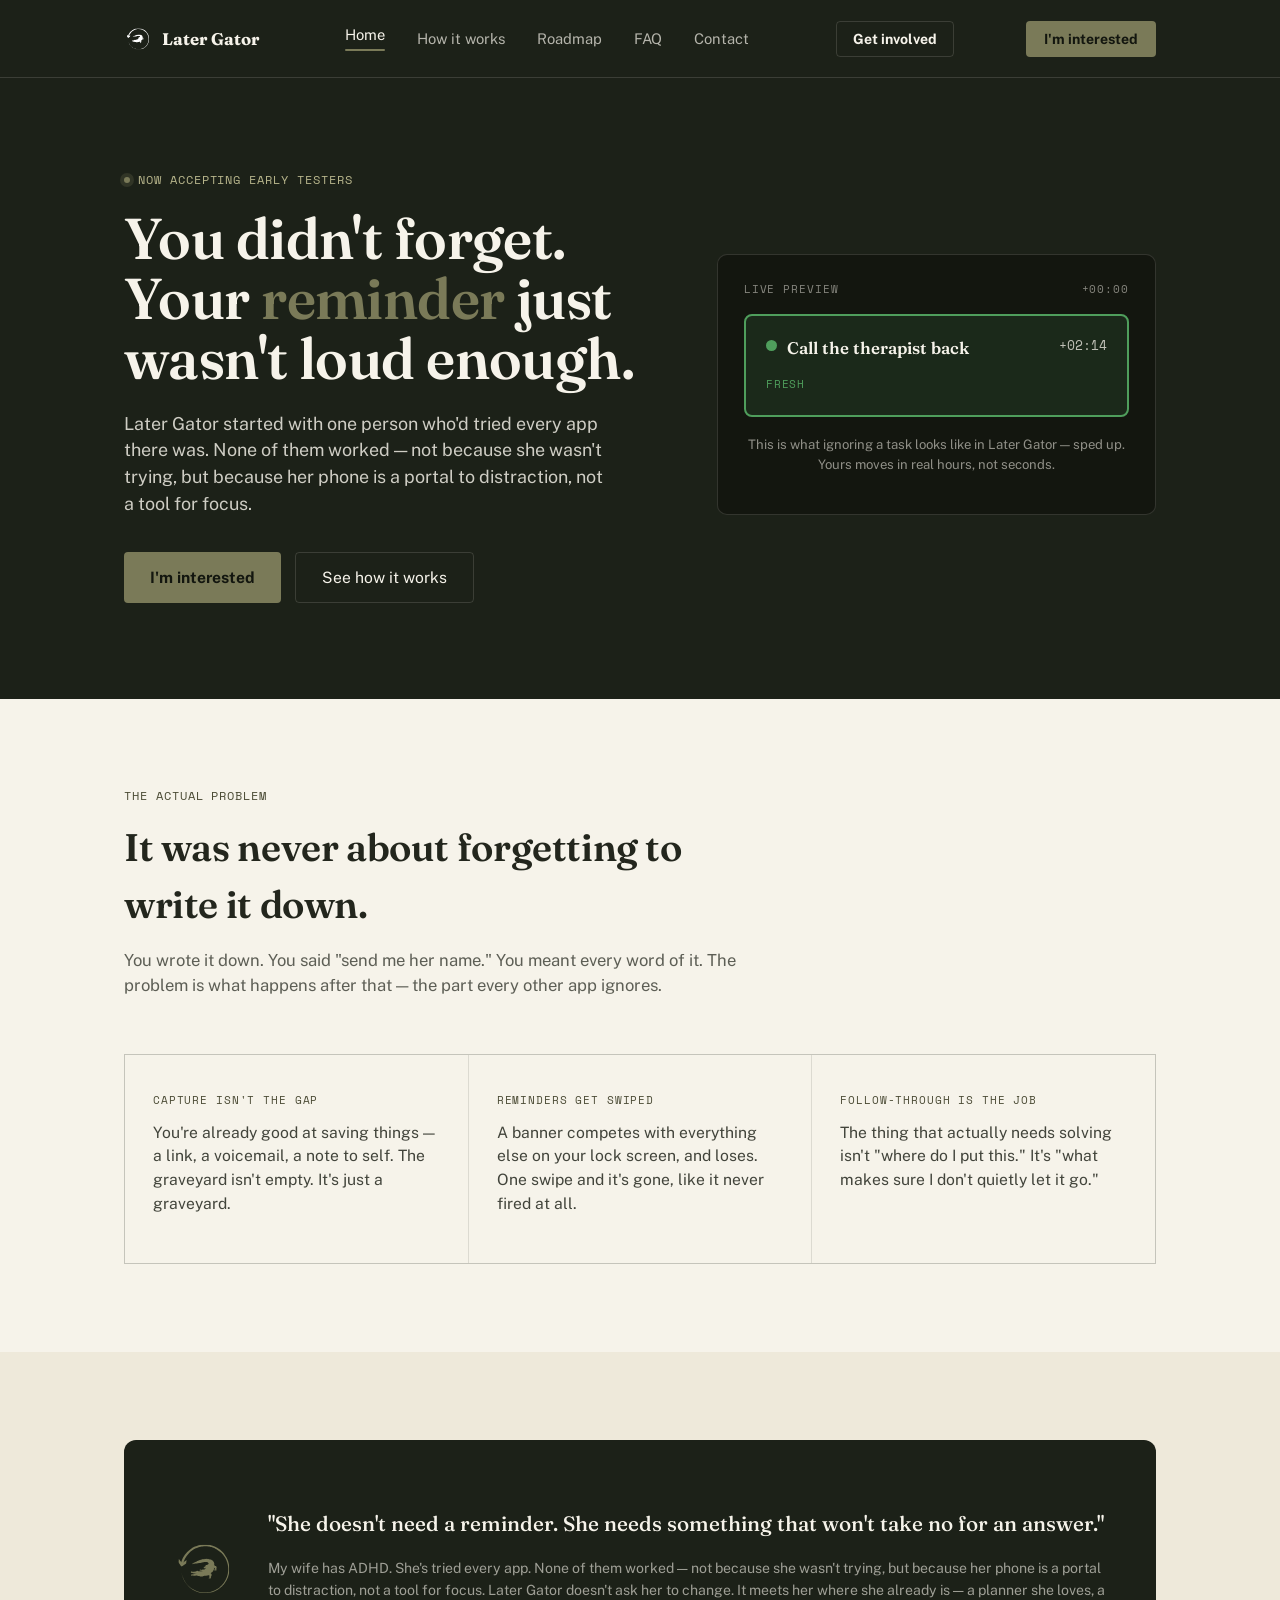
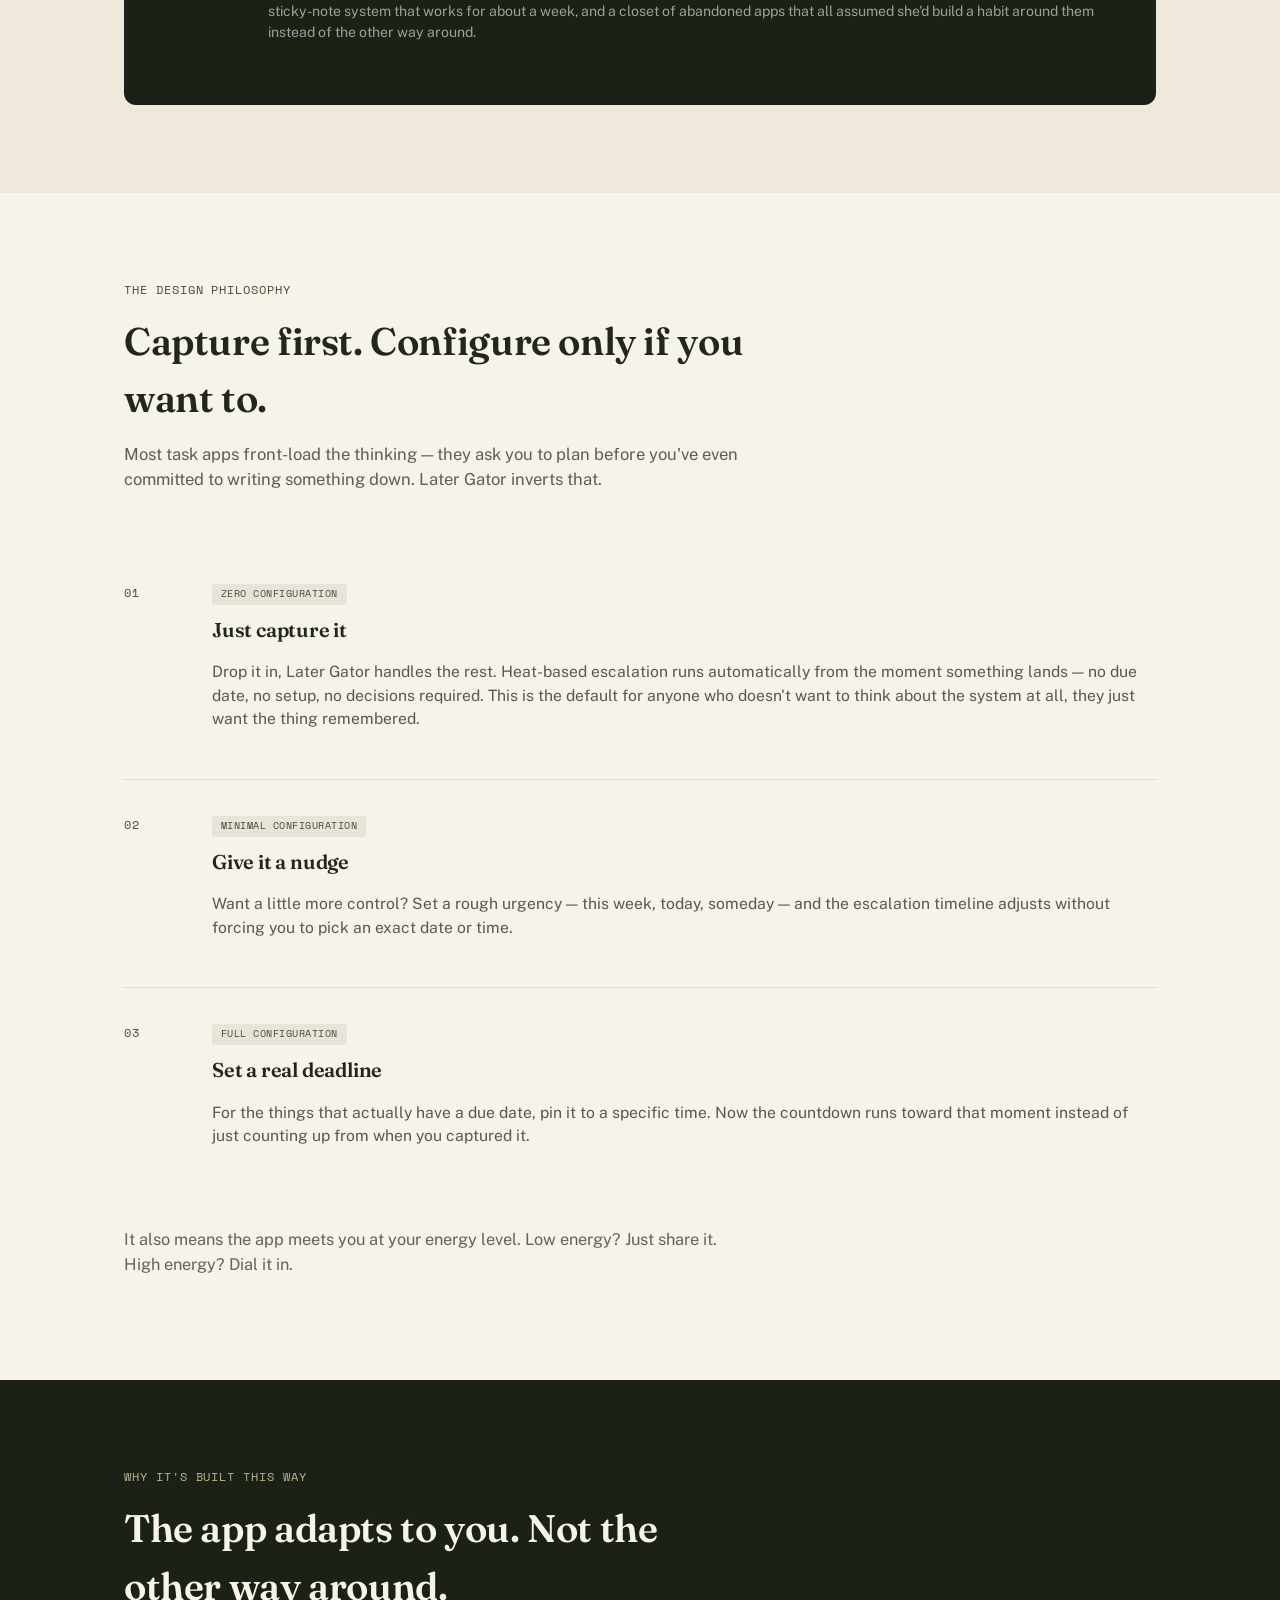
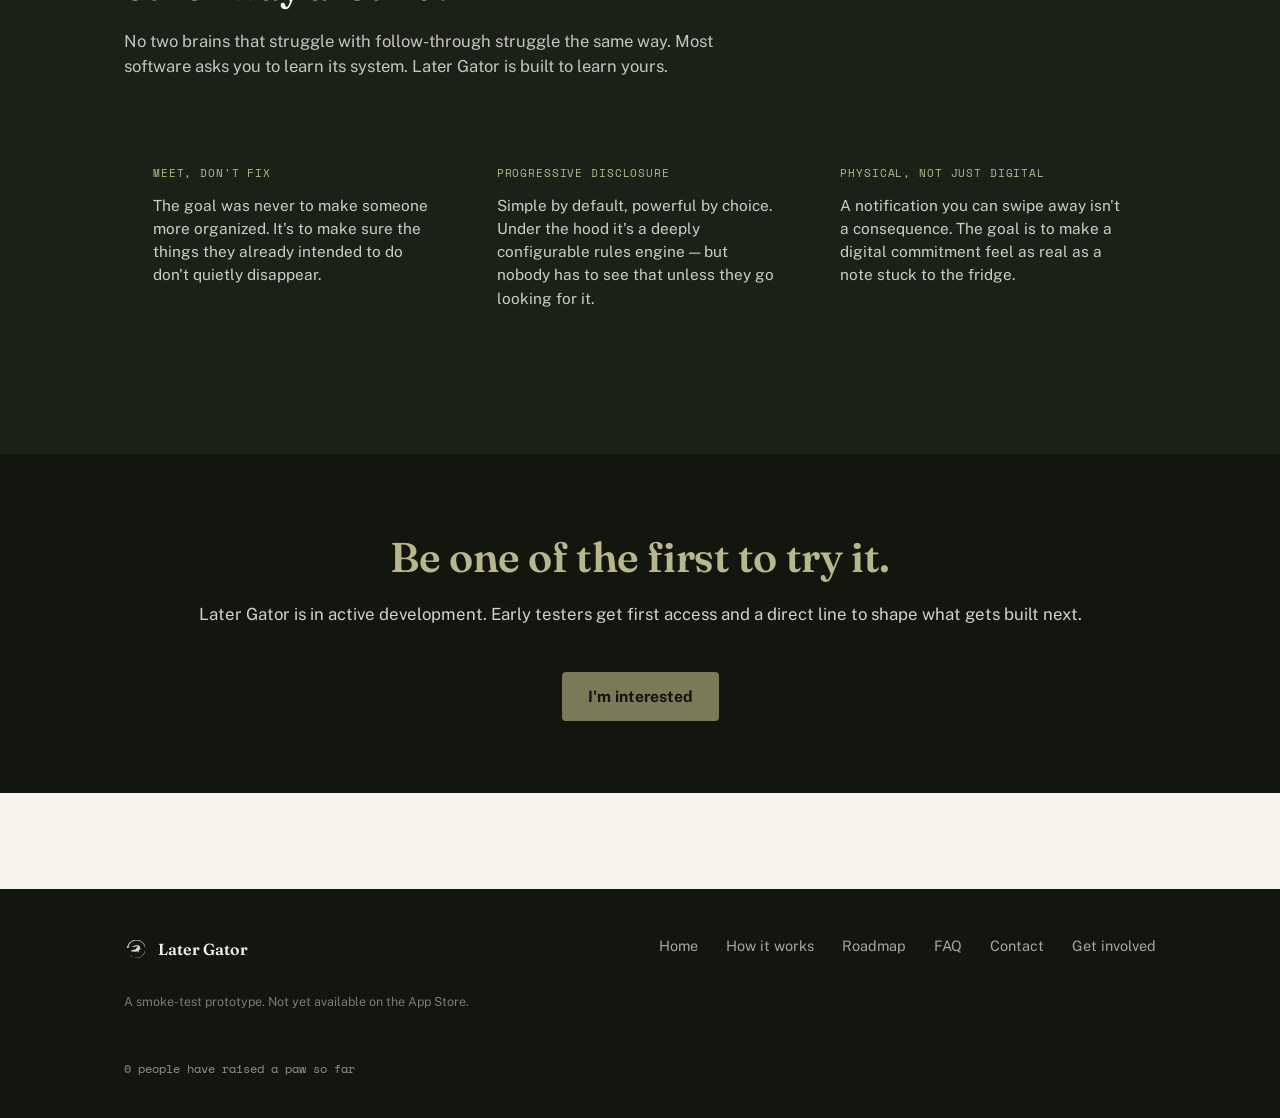
==== index.html @ 10224285 "Dev site" ====
<!DOCTYPE html>
<html lang="en">
<head>
<meta charset="UTF-8" />
<meta name="viewport" content="width=device-width, initial-scale=1.0" />
<title>Later Gator — It won't let you forget</title>
<script src="matomo.js"></script>
<link rel="preconnect" href="https://fonts.googleapis.com">
<link rel="preconnect" href="https://fonts.gstatic.com" crossorigin>
<link href="https://fonts.googleapis.com/css2?family=Fraunces:opsz,wght@9..144,400;9..144,500;9..144,600;9..144,700&family=Public+Sans:wght@400;500;600;700&family=Space+Mono:wght@400;700&display=swap" rel="stylesheet">
<link rel="stylesheet" href="styles.css">
</head>
<body>

<nav class="topnav" aria-label="Primary navigation">
  <div class="topnav-inner">
    <button class="brand" onclick="location.href='index.html'" aria-label="Later Gator home">
      <svg viewBox="0 0 375 375" data-gator-icon="white" aria-hidden="true"></svg>
      Later Gator
    </button>
    <ul class="navlinks desktop-only">
      <li><button onclick="location.href='index.html'" data-nav="home">Home</button></li>
      <li><button onclick="location.href='how.html'" data-nav="how">How it works</button></li>
      <li><button onclick="location.href='roadmap.html'" data-nav="roadmap">Roadmap</button></li>
      <li><button onclick="location.href='faq.html'" data-nav="faq">FAQ</button></li>
      <li><button onclick="location.href='contact.html'" data-nav="contact">Contact</button></li>
    </ul>
    <button class="nav-cta-secondary" onclick="window.open('https://opnform.com/forms/42d0b6ec-af07-47de-8e13-5fca2ed67805', '_blank')">Get involved</button>
    <button class="nav-cta" onclick="openInterest('Top nav')">I'm interested</button>
    <button class="mobile-toggle" onclick="toggleMobileMenu()" aria-expanded="false" aria-controls="mobileMenu" aria-label="Toggle menu">☰</button>
  </div>
  <div class="mobile-menu" id="mobileMenu">
    <button onclick="location.href='index.html'">Home</button>
    <button onclick="location.href='how.html'">How it works</button>
    <button onclick="location.href='roadmap.html'">Roadmap</button>
    <button onclick="location.href='faq.html'">FAQ</button>
    <button onclick="location.href='contact.html'">Contact</button>
    <button onclick="window.open('https://opnform.com/forms/42d0b6ec-af07-47de-8e13-5fca2ed67805', '_blank')">Get involved</button>
  </div>
</nav>

<!-- ================= HOME ================= -->
<div class="page active" id="page-home">

  <header class="hero">
    <div class="wrap hero-grid">
      <div>
        <span class="eyebrow mono">Now accepting early testers</span>
        <h1>You didn't forget.<br>Your <em>reminder</em> just wasn't loud enough.</h1>
        <p class="lede">Later Gator started with one person who'd tried every app there was. None of them worked &mdash; not because she wasn't trying, but because her phone is a portal to distraction, not a tool for focus.</p>
        <div class="hero-actions">
          <button class="btn-primary" onclick="openInterest('Hero primary')">I'm interested</button>
          <button class="btn-ghost" onclick="location.href='how.html'">See how it works</button>
        </div>
      </div>
      <div class="heat-demo-wrap">
        <div class="heat-demo-label">
          <span class="mono">Live preview</span>
          <span class="mono" id="demoClock">+00:00</span>
        </div>
        <div class="demo-card" id="demoCard">
          <div class="demo-card-top">
            <div style="display:flex; gap:10px; align-items:flex-start;">
              <span class="demo-dot" id="demoDot"></span>
              <span class="demo-title" id="demoTitle">Call the therapist back</span>
            </div>
            <span class="demo-timer" id="demoTimer">+00:00</span>
          </div>
          <span class="demo-status" id="demoStatus">Just captured</span>
        </div>
        <p class="heat-demo-caption">This is what ignoring a task looks like in Later Gator &mdash; sped up. Yours moves in real hours, not seconds.</p>
      </div>
    </div>
  </header>

  <section class="section-light">
    <div class="wrap">
      <div class="section-head">
        <span class="mono">The actual problem</span>
        <h2>It was never about forgetting to write it down.</h2>
        <p>You wrote it down. You said "send me her name." You meant every word of it. The problem is what happens after that &mdash; the part every other app ignores.</p>
      </div>
      <div class="problem-grid">
        <div class="problem-cell">
          <span class="mono">Capture isn't the gap</span>
          <p>You're already good at saving things &mdash; a link, a voicemail, a note to self. The graveyard isn't empty. It's just a graveyard.</p>
        </div>
        <div class="problem-cell">
          <span class="mono">Reminders get swiped</span>
          <p>A banner competes with everything else on your lock screen, and loses. One swipe and it's gone, like it never fired at all.</p>
        </div>
        <div class="problem-cell">
          <span class="mono">Follow-through is the job</span>
          <p>The thing that actually needs solving isn't "where do I put this." It's "what makes sure I don't quietly let it go."</p>
        </div>
      </div>
    </div>
  </section>

  <section class="section-dim">
    <div class="wrap">
      <div class="origin-block">
        <div class="origin-icon">
          <svg viewBox="0 0 375 375" data-gator-icon="olive" aria-hidden="true"></svg>
        </div>
        <div>
          <p class="quote">"She doesn't need a reminder. She needs something that won't take no for an answer."</p>
          <p class="attrib">My wife has ADHD. She's tried every app. None of them worked &mdash; not because she wasn't trying, but because her phone is a portal to distraction, not a tool for focus. Later Gator doesn't ask her to change. It meets her where she already is &mdash; a planner she loves, a sticky-note system that works for about a week, and a closet of abandoned apps that all assumed she'd build a habit around them instead of the other way around.</p>
        </div>
      </div>
    </div>
  </section>

  <section class="section-light">
    <div class="wrap">
      <div class="section-head">
        <span class="mono">The design philosophy</span>
        <h2>Capture first. Configure only if you want to.</h2>
        <p>Most task apps front-load the thinking &mdash; they ask you to plan before you've even committed to writing something down. Later Gator inverts that.</p>
      </div>

      <div class="philosophy-layers">
        <div class="layer-row">
          <span class="layer-num mono">01</span>
          <div>
            <span class="layer-tag">Zero configuration</span>
            <h3>Just capture it</h3>
            <p>Drop it in, Later Gator handles the rest. Heat-based escalation runs automatically from the moment something lands &mdash; no due date, no setup, no decisions required. This is the default for anyone who doesn't want to think about the system at all, they just want the thing remembered.</p>
          </div>
        </div>
        <div class="layer-row">
          <span class="layer-num mono">02</span>
          <div>
            <span class="layer-tag">Minimal configuration</span>
            <h3>Give it a nudge</h3>
            <p>Want a little more control? Set a rough urgency &mdash; this week, today, someday &mdash; and the escalation timeline adjusts without forcing you to pick an exact date or time.</p>
          </div>
        </div>
        <div class="layer-row">
          <span class="layer-num mono">03</span>
          <div>
            <span class="layer-tag">Full configuration</span>
            <h3>Set a real deadline</h3>
            <p>For the things that actually have a due date, pin it to a specific time. Now the countdown runs toward that moment instead of just counting up from when you captured it.</p>
          </div>
        </div>
      </div>
      <p style="margin-top:32px; opacity:0.7; font-size:1.02rem; max-width:620px;">It also means the app meets you at your energy level. Low energy? Just share it. High energy? Dial it in.</p>
    </div>
  </section>

  <section class="hero">
    <div class="wrap">
      <div class="section-head" style="margin-bottom:48px;">
        <span class="mono" style="color:var(--signal-light);">Why it's built this way</span>
        <h2 style="color:var(--parchment);">The app adapts to you. Not the other way around.</h2>
        <p style="color:var(--parchment); opacity:0.78;">No two brains that struggle with follow-through struggle the same way. Most software asks you to learn its system. Later Gator is built to learn yours.</p>
      </div>
      <div class="philosophy-pillars">
        <div class="pillar-cell">
          <span class="mono">Meet, don't fix</span>
          <p>The goal was never to make someone more organized. It's to make sure the things they already intended to do don't quietly disappear.</p>
        </div>
        <div class="pillar-cell">
          <span class="mono">Progressive disclosure</span>
          <p>Simple by default, powerful by choice. Under the hood it's a deeply configurable rules engine &mdash; but nobody has to see that unless they go looking for it.</p>
        </div>
        <div class="pillar-cell">
          <span class="mono">Physical, not just digital</span>
          <p>A notification you can swipe away isn't a consequence. The goal is to make a digital commitment feel as real as a note stuck to the fridge.</p>
        </div>
      </div>
    </div>
  </section>

  <section class="cta-band">
    <div class="wrap">
      <h2>Be one of the first to try it.</h2>
      <p>Later Gator is in active development. Early testers get first access and a direct line to shape what gets built next.</p>
      <button class="btn-primary" onclick="openInterest('Home bottom band')">I'm interested</button>
    </div>
  </section>

</div>


<footer>
  <div class="wrap footer-inner">
    <div>
      <div class="footer-brand">
        <svg viewBox="0 0 375 375" data-gator-icon="white" aria-hidden="true"></svg>
        Later Gator
      </div>
      <p class="footer-note">A smoke-test prototype. Not yet available on the App Store.</p>
    </div>
    <div class="footer-links">
      <button onclick="location.href='index.html'">Home</button>
      <button onclick="location.href='how.html'">How it works</button>
      <button onclick="location.href='roadmap.html'">Roadmap</button>
      <button onclick="location.href='faq.html'">FAQ</button>
      <button onclick="location.href='contact.html'">Contact</button>
      <button onclick="window.open('https://opnform.com/forms/42d0b6ec-af07-47de-8e13-5fca2ed67805', '_blank')">Get involved</button>
    </div>
    <div>
      <p class="interest-counter" id="footerCounter" aria-live="polite">Loading interest data…</p>
    </div>
  </div>
</footer>

<!-- ================= Interest Modal ================= -->
<div class="modal-overlay" id="interestModal" role="dialog" aria-modal="true" aria-labelledby="modalTitle">
  <div class="modal-box">
    <button class="modal-close" onclick="closeInterest()" aria-label="Close">×</button>
    <div id="modalForm">
      <span class="mono">Early access</span>
      <h3 id="modalTitle">Want in when it's ready?</h3>
      <p class="desc">Leave your email and we'll reach out personally &mdash; or just tap "Count me in" if you'd rather stay anonymous for now.</p>
      <label for="interestEmail" class="sr-only">Email address (optional)</label>
      <input type="email" id="interestEmail" placeholder="you@example.com (optional)" autocomplete="email">
      <div class="modal-actions">
        <button class="btn-primary" onclick="submitInterest()">Notify me</button>
        <button class="modal-skip" onclick="submitInterest(true)">Count me in, skip email</button>
      </div>
    </div>
    <div class="modal-success" id="modalSuccess" style="display:none;">
      <svg viewBox="0 0 100 100" fill="none" xmlns="http://www.w3.org/2000/svg" aria-hidden="true">
        <circle cx="50" cy="50" r="46" fill="#7A7A58"/>
        <path d="M30 52l14 14 28-30" stroke="#1C2118" stroke-width="6" stroke-linecap="round" stroke-linejoin="round" fill="none"/>
      </svg>
      <h3>You're on the list.</h3>
      <p>Thanks for the interest &mdash; we'll be in touch as soon as early access opens.</p>
    </div>
  </div>
</div>

<script src="script.js"></script>

</body>
</html>
---- styles.css ----
:root {
    --swamp: #1C2118;
    --swamp-deep: #13160F;
    --parchment: #F6F3EA;
    --parchment-dim: #EEE9DA;
    --ink: #23261D;
    --signal: #7A7A58;
    --signal-dim: #4A4A34;
    --signal-light: #B8B68C;
    --accent2: #587a7a;
    --accent2-light: #8fb3b3;
    --heat-blue: #3B82C4;
    --heat-green: #4F9E5C;
    --heat-yellow: #D9A33D;
    --heat-orange: #D9722E;
    --heat-red: #C9453F;
    --heat-gray: #6B6B66;
    --heat-black: #1C2118;
    --line: rgba(247,242,231,0.14);
    --line-dark: rgba(32,37,31,0.12);
    --radius: 4px;
  }

  * { box-sizing: border-box; }
  html { scroll-behavior: smooth; }

  body {
    margin: 0;
    background: var(--parchment);
    color: var(--ink);
    font-family: 'Public Sans', sans-serif;
    line-height: 1.5;
    -webkit-font-smoothing: antialiased;
  }

  h1, h2, h3, .display {
    font-family: 'Fraunces', serif;
    font-weight: 600;
    letter-spacing: -0.01em;
    margin: 0;
  }

  .mono {
    font-family: 'Space Mono', monospace;
    text-transform: uppercase;
    letter-spacing: 0.08em;
  }

  a { color: inherit; }

  :focus-visible {
    outline: 3px solid var(--signal);
    outline-offset: 2px;
    border-radius: 2px;
  }

  button { font-family: inherit; cursor: pointer; }

  @media (prefers-reduced-motion: reduce) {
    *, *::before, *::after {
      animation-duration: 0.01ms !important;
      animation-iteration-count: 1 !important;
      transition-duration: 0.01ms !important;
      scroll-behavior: auto !important;
    }
  }

  /* ---------- Layout shells ---------- */
  .page { display: none; min-height: 100vh; }
  .page.active { display: block; }

  .wrap {
    max-width: 1080px;
    margin: 0 auto;
    padding: 0 24px;
  }

  /* ---------- Nav ---------- */
  nav.topnav {
    position: sticky;
    top: 0;
    z-index: 50;
    background: var(--swamp);
    border-bottom: 1px solid var(--line);
  }
  .topnav-inner {
    max-width: 1080px;
    margin: 0 auto;
    padding: 16px 24px;
    display: flex;
    align-items: center;
    justify-content: space-between;
    gap: 16px;
  }
  .brand {
    display: flex;
    align-items: center;
    gap: 10px;
    color: var(--parchment);
    background: none;
    border: none;
    padding: 0;
    font-size: 1.05rem;
    font-weight: 700;
    font-family: 'Fraunces', serif;
  }
  .brand svg { width: 28px; height: 28px; flex-shrink: 0; }
  .navlinks {
    display: flex;
    gap: 4px;
    align-items: center;
    list-style: none;
    margin: 0;
    padding: 0;
  }
  .navlinks button {
    background: none;
    border: none;
    color: var(--parchment);
    opacity: 0.7;
    font-size: 0.92rem;
    padding: 10px 14px;
    border-radius: var(--radius);
    transition: opacity 0.15s, background 0.15s;
  }
  .navlinks button:hover { opacity: 1; background: rgba(247,242,231,0.08); }
  .navlinks button.current { opacity: 1; }
  .navlinks button.current::after {
    content: '';
    display: block;
    height: 2px;
    background: var(--signal);
    margin-top: 6px;
    border-radius: 1px;
  }
  .nav-cta {
    background: var(--signal);
    color: var(--swamp-deep);
    font-weight: 700;
    padding: 10px 18px;
    border-radius: var(--radius);
    border: none;
    font-size: 0.88rem;
    white-space: nowrap;
    transition: transform 0.15s, background 0.15s;
  }
  .nav-cta:hover { background: #8F8F6C; transform: translateY(-1px); }

  .nav-cta-secondary {
    background: transparent;
    color: var(--parchment);
    font-weight: 700;
    padding: 9px 16px;
    border-radius: var(--radius);
    border: 1px solid var(--line);
    font-size: 0.88rem;
    white-space: nowrap;
    transition: border-color 0.15s, background 0.15s;
  }
  .nav-cta-secondary:hover { border-color: rgba(247,242,231,0.4); background: rgba(247,242,231,0.06); }

  @media (max-width: 860px) {
    .nav-cta-secondary { display: none; }
  }

  .mobile-toggle { display: none; }

  @media (max-width: 720px) {
    .navlinks.desktop-only { display: none; }
    .mobile-toggle {
      display: inline-flex;
      background: none;
      border: 1px solid var(--line);
      color: var(--parchment);
      padding: 8px 12px;
      border-radius: var(--radius);
    }
  }

  .mobile-menu {
    display: none;
    flex-direction: column;
    background: var(--swamp);
    border-bottom: 1px solid var(--line);
    padding: 8px 24px 16px;
  }
  .mobile-menu.open { display: flex; }
  .mobile-menu button {
    background: none;
    border: none;
    color: var(--parchment);
    text-align: left;
    padding: 12px 0;
    font-size: 1rem;
    border-bottom: 1px solid var(--line);
  }
  .mobile-menu button:last-child { border-bottom: none; }

  /* ---------- Footer ---------- */
  footer {
    background: var(--swamp-deep);
    color: var(--parchment);
    padding: 48px 0 28px;
    margin-top: 96px;
  }
  .footer-inner {
    display: flex;
    justify-content: space-between;
    flex-wrap: wrap;
    gap: 24px;
    align-items: flex-start;
  }
  .footer-brand { display: flex; align-items: center; gap: 10px; font-family: 'Fraunces', serif; font-weight: 600; }
  .footer-brand svg { width: 24px; height: 24px; opacity: 0.85; }
  .footer-links { display: flex; gap: 28px; flex-wrap: wrap; }
  .footer-links button {
    background: none; border: none; color: var(--parchment); opacity: 0.65;
    font-size: 0.9rem; padding: 0;
  }
  .footer-links button:hover { opacity: 1; }
  .footer-note { opacity: 0.45; font-size: 0.78rem; margin-top: 32px; }

  /* ================= HOME ================= */
  .hero {
    background: var(--swamp);
    color: var(--parchment);
    padding: 88px 0 96px;
    position: relative;
    overflow: hidden;
  }
  .hero-grid {
    display: grid;
    grid-template-columns: 1.1fr 0.9fr;
    gap: 56px;
    align-items: center;
  }
  @media (max-width: 860px) {
    .hero-grid { grid-template-columns: 1fr; gap: 48px; }
  }
  .eyebrow {
    display: inline-flex;
    align-items: center;
    gap: 8px;
    color: var(--signal-light);
    font-size: 0.74rem;
    margin-bottom: 20px;
  }
  .eyebrow::before {
    content: '';
    width: 6px; height: 6px; border-radius: 50%;
    background: var(--signal);
    box-shadow: 0 0 0 4px rgba(122,122,88,0.22);
  }
  .hero h1 {
    font-size: clamp(2.4rem, 5vw, 3.6rem);
    line-height: 1.04;
    color: var(--parchment);
  }
  .hero h1 em {
    font-style: normal;
    color: var(--signal);
  }
  .hero p.lede {
    font-size: 1.12rem;
    opacity: 0.82;
    max-width: 480px;
    margin-top: 22px;
  }
  .hero-actions {
    display: flex;
    gap: 14px;
    margin-top: 34px;
    flex-wrap: wrap;
  }
  .btn-primary {
    background: var(--signal);
    color: var(--swamp-deep);
    border: none;
    font-weight: 700;
    padding: 15px 26px;
    border-radius: var(--radius);
    font-size: 0.98rem;
    transition: transform 0.15s, background 0.15s;
  }
  .btn-primary:hover { background: #8F8F6C; transform: translateY(-1px); }
  .btn-ghost {
    background: transparent;
    border: 1px solid var(--line);
    color: var(--parchment);
    padding: 15px 26px;
    border-radius: var(--radius);
    font-size: 0.98rem;
    transition: border-color 0.15s, background 0.15s;
  }
  .btn-ghost:hover { border-color: rgba(247,242,231,0.4); background: rgba(247,242,231,0.05); }

  /* Heat demo card — the signature element */
  .heat-demo-wrap {
    background: var(--swamp-deep);
    border: 1px solid var(--line);
    border-radius: 10px;
    padding: 26px;
  }
  .heat-demo-label {
    font-size: 0.7rem;
    color: var(--parchment);
    opacity: 0.5;
    margin-bottom: 16px;
    display: flex;
    justify-content: space-between;
  }
  .demo-card {
    border-radius: 8px;
    padding: 20px;
    transition: background 1.1s ease, border-color 1.1s ease, color 1.1s ease;
    border: 2px solid transparent;
    position: relative;
  }
  .demo-card-top {
    display: flex;
    justify-content: space-between;
    align-items: flex-start;
    margin-bottom: 10px;
  }
  .demo-dot {
    width: 11px; height: 11px; border-radius: 50%;
    transition: background 1.1s ease;
    flex-shrink: 0;
    margin-top: 4px;
  }
  .demo-title {
    font-family: 'Fraunces', serif;
    font-weight: 600;
    font-size: 1.05rem;
    transition: color 1.1s ease;
  }
  .demo-timer {
    font-family: 'Space Mono', monospace;
    font-size: 0.82rem;
    transition: color 1.1s ease;
    white-space: nowrap;
  }
  .demo-status {
    font-family: 'Space Mono', monospace;
    font-size: 0.68rem;
    letter-spacing: 0.08em;
    text-transform: uppercase;
    transition: color 1.1s ease;
  }
  .heat-demo-caption {
    margin-top: 18px;
    font-size: 0.82rem;
    color: var(--parchment);
    opacity: 0.55;
    text-align: center;
  }

  /* ---------- shared section styles ---------- */
  section { padding: 88px 0; }
  .section-light { background: var(--parchment); }
  .section-dim { background: var(--parchment-dim); }
  .section-head {
    max-width: 620px;
    margin-bottom: 56px;
  }
  .section-head .mono { color: var(--signal-dim); font-size: 0.74rem; margin-bottom: 14px; display: block; }
  .section-head h2 { font-size: clamp(1.8rem, 3.4vw, 2.4rem); }
  .section-head p { margin-top: 14px; opacity: 0.72; font-size: 1.04rem; }

  /* ---------- Problem strip ---------- */
  .problem-grid {
    display: grid;
    grid-template-columns: repeat(3, 1fr);
    gap: 1px;
    background: var(--line-dark);
    border: 1px solid var(--line-dark);
  }
  @media (max-width: 760px) { .problem-grid { grid-template-columns: 1fr; } }
  .problem-cell {
    background: var(--parchment);
    padding: 32px 28px;
  }
  .problem-cell .mono { font-size: 0.68rem; color: var(--signal-dim); }
  .problem-cell p { margin-top: 10px; font-size: 0.98rem; opacity: 0.85; }

  /* ---------- Feature rows ---------- */
  .feature-row {
    display: grid;
    grid-template-columns: 1fr 1fr;
    gap: 48px;
    align-items: center;
    padding: 48px 0;
    border-bottom: 1px solid var(--line-dark);
  }
  .feature-row:last-child { border-bottom: none; }
  .feature-row:nth-child(even) .feature-visual { order: -1; }
  @media (max-width: 820px) {
    .feature-row, .feature-row:nth-child(even) .feature-visual { grid-template-columns: 1fr; order: 0; }
    .feature-row { grid-template-columns: 1fr; }
  }
  .feature-tag { font-size: 0.7rem; color: var(--signal-dim); margin-bottom: 12px; display: block; }
  .feature-row h3 { font-size: 1.5rem; margin-bottom: 12px; }
  .feature-row p { opacity: 0.75; font-size: 1rem; }
  .feature-visual {
    background: var(--swamp);
    border-radius: 10px;
    padding: 28px;
    min-height: 180px;
    display: flex;
    align-items: center;
    justify-content: center;
  }

  /* ---------- Quote / origin ---------- */
  .origin-block {
    background: var(--swamp);
    color: var(--parchment);
    border-radius: 12px;
    padding: 48px;
    display: grid;
    grid-template-columns: auto 1fr;
    gap: 32px;
    align-items: center;
  }
  @media (max-width: 700px) { .origin-block { grid-template-columns: 1fr; padding: 32px; } }
  .origin-icon svg { width: 64px; height: 64px; }
  .origin-block p.quote {
    font-family: 'Fraunces', serif;
    font-size: 1.3rem;
    font-weight: 500;
    line-height: 1.4;
  }
  .origin-block p.attrib {
    margin-top: 14px;
    opacity: 0.6;
    font-size: 0.88rem;
  }

  /* ---------- Philosophy / narrative blocks (Home page) ---------- */
  .philosophy-layers {
    display: flex;
    flex-direction: column;
    gap: 0;
  }
  .layer-row {
    display: grid;
    grid-template-columns: 64px 1fr;
    gap: 24px;
    padding: 32px 0;
    border-bottom: 1px solid var(--line-dark);
  }
  .layer-row:last-child { border-bottom: none; }
  .layer-num {
    font-family: 'Space Mono', monospace;
    font-size: 0.78rem;
    color: var(--signal-dim);
    padding-top: 4px;
  }
  .layer-row h3 { font-size: 1.25rem; margin-bottom: 8px; }
  .layer-row p { opacity: 0.75; font-size: 0.98rem; }
  .layer-row .layer-tag {
    display: inline-block;
    font-family: 'Space Mono', monospace;
    font-size: 0.62rem;
    text-transform: uppercase;
    letter-spacing: 0.05em;
    padding: 3px 9px;
    border-radius: 3px;
    background: rgba(122,122,88,0.12);
    color: var(--signal-dim);
    margin-bottom: 10px;
  }

  .philosophy-pillars {
    display: grid;
    grid-template-columns: repeat(3, 1fr);
    gap: 1px;
    background: var(--line-dark);
    border: 1px solid var(--line-dark);
  }
  @media (max-width: 760px) { .philosophy-pillars { grid-template-columns: 1fr; } }
  .pillar-cell {
    background: var(--swamp);
    color: var(--parchment);
    padding: 32px 28px;
  }
  .pillar-cell .mono { font-size: 0.68rem; color: var(--signal-light); }
  .pillar-cell p { margin-top: 10px; font-size: 0.96rem; opacity: 0.82; }

  /* ---------- Final CTA band ---------- */
  .cta-band {
    background: var(--swamp-deep);
    color: var(--parchment);
    text-align: center;
    padding: 72px 0;
  }
  .cta-band h2 { font-size: clamp(1.8rem, 3.6vw, 2.6rem); color: var(--signal-light); }
  .cta-band p { margin-top: 14px; font-size: 1.05rem; opacity: 0.85; }
  .cta-band .btn-primary { background: var(--signal); color: var(--swamp-deep); margin-top: 28px; }
  .cta-band .btn-primary:hover { background: #8F8F6C; }

  /* ================= HOW IT WORKS ================= */
  .page-header {
    background: var(--swamp);
    color: var(--parchment);
    padding: 64px 0 56px;
  }
  .page-header .mono { color: var(--signal-light); font-size: 0.74rem; margin-bottom: 14px; display: block; }
  .page-header h1 { font-size: clamp(2rem, 4vw, 2.8rem); }
  .page-header p { margin-top: 16px; opacity: 0.78; max-width: 560px; font-size: 1.05rem; }

  .step-list { display: flex; flex-direction: column; gap: 0; }
  .step {
    display: grid;
    grid-template-columns: 90px 1fr 1fr;
    gap: 32px;
    padding: 44px 0;
    border-bottom: 1px solid var(--line-dark);
    align-items: start;
  }
  .step:last-child { border-bottom: none; }
  @media (max-width: 820px) {
    .step { grid-template-columns: 50px 1fr; }
    .step-visual { grid-column: 1 / -1; order: 3; margin-top: 8px; }
  }
  .step-num {
    font-family: 'Space Mono', monospace;
    font-size: 0.85rem;
    color: var(--signal-dim);
    padding-top: 4px;
  }
  .step-text h3 { font-size: 1.3rem; margin-bottom: 10px; }
  .step-text p { opacity: 0.75; }
  .step-visual {
    background: var(--swamp);
    border-radius: 10px;
    padding: 22px;
    display: flex;
    align-items: center;
    justify-content: center;
    min-height: 140px;
  }

  /* mini heat scale legend used in how-it-works */
  .heat-legend { display: flex; gap: 8px; flex-wrap: wrap; }
  .heat-legend .chip {
    width: 34px; height: 34px; border-radius: 6px;
  }

  .escalation-track {
    display: flex;
    flex-direction: column;
    gap: 10px;
    width: 100%;
  }
  .esc-row {
    display: flex;
    align-items: center;
    gap: 12px;
    color: var(--parchment);
    font-size: 0.86rem;
  }
  .esc-dot { width: 9px; height: 9px; border-radius: 50%; flex-shrink: 0; }
  .esc-bar { flex: 1; height: 6px; border-radius: 3px; background: rgba(247,242,231,0.1); position: relative; overflow: hidden; }
  .esc-bar span { position: absolute; inset: 0; border-radius: 3px; }

  /* ================= ROADMAP ================= */

  /* Get Involved section */
  .involved-grid {
    display: grid;
    grid-template-columns: repeat(3, 1fr);
    gap: 24px;
  }
  @media (max-width: 820px) { .involved-grid { grid-template-columns: 1fr; } }
  .involved-card {
    background: var(--parchment);
    border: 1px solid var(--line-dark);
    border-radius: 10px;
    padding: 28px 26px;
    display: flex;
    flex-direction: column;
    gap: 14px;
  }
  .involved-card .involved-num {
    font-family: 'Space Mono', monospace;
    font-size: 0.7rem;
    color: var(--signal-dim);
  }
  .involved-card h3 { font-size: 1.15rem; }
  .involved-card p { font-size: 0.92rem; opacity: 0.75; flex-grow: 1; }
  .involved-card .involved-action {
    margin-top: 4px;
    align-self: flex-start;
    background: var(--signal);
    color: var(--swamp-deep);
    border: none;
    font-weight: 700;
    padding: 11px 20px;
    border-radius: var(--radius);
    font-size: 0.88rem;
    transition: background 0.15s;
  }
  .involved-card .involved-action:hover { background: #8F8F6C; }
  .involved-card .involved-action.secondary {
    background: transparent;
    border: 1px solid var(--line-dark);
    color: var(--ink);
  }
  .involved-card .involved-action.secondary:hover { background: var(--parchment-dim); }

  /* Status tier sections */
  .tier-section { margin-bottom: 64px; }
  .tier-section:last-child { margin-bottom: 0; }
  .tier-head {
    display: flex;
    align-items: baseline;
    gap: 14px;
    margin-bottom: 8px;
  }
  .tier-dot { width: 11px; height: 11px; border-radius: 50%; flex-shrink: 0; }
  .tier-head h2 { font-size: 1.5rem; }
  .tier-sub { opacity: 0.65; font-size: 0.92rem; margin-bottom: 32px; max-width: 640px; }

  .theme-group { margin-bottom: 36px; }
  .theme-group:last-child { margin-bottom: 0; }
  .theme-label {
    font-size: 0.68rem;
    color: var(--signal-dim);
    margin-bottom: 14px;
    display: block;
  }

  /* Feature card with info-icon expand + 4-way vote */
  .feature-card {
    border: 1px solid var(--line-dark);
    border-radius: 10px;
    background: var(--parchment);
    margin-bottom: 12px;
    overflow: hidden;
  }
  .feature-card-head {
    display: flex;
    align-items: center;
    gap: 12px;
    padding: 16px 18px;
  }
  .feature-card-title {
    flex: 1;
    display: flex;
    align-items: center;
    gap: 10px;
    background: none;
    border: none;
    text-align: left;
    cursor: pointer;
    padding: 0;
    font-family: 'Fraunces', serif;
    font-weight: 600;
    font-size: 1rem;
    color: var(--ink);
  }
  .feature-card-title:hover { color: var(--signal-dim); }
  .info-icon {
    flex-shrink: 0;
    width: 18px;
    height: 18px;
    border-radius: 50%;
    border: 1.5px solid var(--signal-dim);
    color: var(--signal-dim);
    font-family: 'Space Mono', monospace;
    font-size: 0.66rem;
    display: flex;
    align-items: center;
    justify-content: center;
    transition: background 0.15s, color 0.15s;
  }
  .feature-card.open .info-icon { background: var(--signal-dim); color: var(--parchment); }
  .feature-card-desc {
    max-height: 0;
    overflow: hidden;
    transition: max-height 0.25s ease;
  }
  .feature-card-desc-inner {
    padding: 0 18px 18px 18px;
    opacity: 0.78;
    font-size: 0.92rem;
    max-width: 640px;
  }
  .feature-card-desc-inner p + p { margin-top: 10px; }

  /* 4-way vote segmented control */
  .vote-segment {
    display: flex;
    border-top: 1px solid var(--line-dark);
  }
  .vote-seg-btn {
    flex: 1;
    background: none;
    border: none;
    border-right: 1px solid var(--line-dark);
    padding: 11px 6px;
    font-size: 0.74rem;
    color: var(--ink);
    opacity: 0.55;
    display: flex;
    flex-direction: column;
    align-items: center;
    gap: 3px;
    transition: background 0.15s, opacity 0.15s;
  }
  .vote-seg-btn:last-child { border-right: none; }
  .vote-seg-btn .vote-seg-icon { font-size: 0.95rem; }
  .vote-seg-btn .vote-seg-count {
    font-family: 'Space Mono', monospace;
    font-size: 0.62rem;
    opacity: 0.6;
  }
  .vote-seg-btn:hover { background: var(--parchment-dim); opacity: 0.85; }
  .vote-seg-btn.selected {
    opacity: 1;
    background: rgba(122,122,88,0.14);
  }
  .vote-seg-btn.selected.love { background: rgba(201,69,63,0.14); color: #a0382f; }
  .vote-seg-btn.selected.like { background: rgba(79,158,92,0.16); color: #3a7344; }
  .vote-seg-btn.selected.later { background: rgba(217,163,61,0.18); color: #93701f; }
  .vote-seg-btn.selected.skip { background: rgba(107,107,102,0.16); color: #4f4f4b; }

  @media (max-width: 560px) {
    .vote-seg-btn span.vote-seg-label { display: none; }
  }

  /* ================= CONTACT ================= */
  .contact-grid {
    display: grid;
    grid-template-columns: 0.85fr 1.15fr;
    gap: 48px;
  }
  @media (max-width: 820px) { .contact-grid { grid-template-columns: 1fr; } }
  .contact-info h2 { font-size: 1.7rem; margin-bottom: 16px; }
  .contact-info p { opacity: 0.75; margin-bottom: 28px; }
  .contact-fact {
    display: flex;
    gap: 14px;
    padding: 16px 0;
    border-top: 1px solid var(--line-dark);
  }
  .contact-fact:first-of-type { border-top: none; }
  .contact-fact .mono { font-size: 0.68rem; color: var(--signal-dim); min-width: 110px; padding-top: 2px; }
  .contact-fact p { margin: 0; opacity: 0.85; font-size: 0.94rem; }

  .embed-slot {
    border: 1.5px dashed rgba(32,37,31,0.28);
    border-radius: 10px;
    background: var(--parchment-dim);
    padding: 40px 28px;
    text-align: center;
  }
  .embed-slot .mono { font-size: 0.7rem; color: var(--signal-dim); display: block; margin-bottom: 10px; }
  .embed-slot p { opacity: 0.6; font-size: 0.88rem; max-width: 420px; margin: 0 auto; }
  .embed-slot code {
    display: block;
    margin-top: 16px;
    background: var(--swamp);
    color: var(--parchment);
    padding: 14px 16px;
    border-radius: 6px;
    font-family: 'Space Mono', monospace;
    font-size: 0.78rem;
    text-align: left;
    overflow-x: auto;
    white-space: pre-wrap;
  }

  .quick-interest {
    margin-top: 24px;
    border-top: 1px solid var(--line-dark);
    padding-top: 24px;
  }
  .quick-interest p.mono { font-size: 0.7rem; color: var(--signal-dim); margin-bottom: 12px; }

  /* ================= FAQ ================= */
  .faq-list {
    max-width: 760px;
  }
  .faq-item {
    border-bottom: 1px solid var(--line-dark);
  }
  .faq-item:first-child {
    border-top: 1px solid var(--line-dark);
  }
  .faq-question {
    width: 100%;
    display: flex;
    align-items: center;
    justify-content: space-between;
    gap: 16px;
    background: none;
    border: none;
    text-align: left;
    padding: 22px 4px;
    cursor: pointer;
    font-family: 'Fraunces', serif;
    font-weight: 600;
    font-size: 1.08rem;
    color: var(--ink);
  }
  .faq-question:hover { color: var(--signal-dim); }
  .faq-question-label {
    display: flex;
    flex-direction: column;
    align-items: flex-start;
    gap: 8px;
  }
  .faq-icon {
    flex-shrink: 0;
    width: 22px;
    height: 22px;
    position: relative;
  }
  .faq-icon::before, .faq-icon::after {
    content: '';
    position: absolute;
    background: var(--signal-dim);
    transition: transform 0.2s ease;
  }
  .faq-icon::before {
    left: 0; top: 50%;
    width: 100%; height: 2px;
    transform: translateY(-50%);
  }
  .faq-icon::after {
    top: 0; left: 50%;
    width: 2px; height: 100%;
    transform: translateX(-50%);
  }
  .faq-item.open .faq-icon::after { transform: translateX(-50%) scaleY(0); }
  .faq-answer {
    max-height: 0;
    overflow: hidden;
    transition: max-height 0.25s ease;
  }
  .faq-answer-inner {
    padding: 0 4px 22px;
    opacity: 0.78;
    font-size: 0.98rem;
    max-width: 640px;
  }
  .faq-answer-inner p + p { margin-top: 12px; }
  .faq-tag {
    display: inline-block;
    font-family: 'Space Mono', monospace;
    font-size: 0.62rem;
    text-transform: uppercase;
    letter-spacing: 0.06em;
    padding: 3px 8px;
    border-radius: 3px;
    background: rgba(122,122,88,0.12);
    color: var(--signal-dim);
  }
  .faq-tag.undecided {
    background: rgba(217,114,46,0.12);
    color: #a0541e;
  }

  /* ================= Interest Modal ================= */
  .modal-overlay {
    position: fixed;
    inset: 0;
    background: rgba(16,25,22,0.6);
    display: none;
    align-items: center;
    justify-content: center;
    z-index: 200;
    padding: 20px;
  }
  .modal-overlay.open { display: flex; }
  .modal-box {
    background: var(--parchment);
    border-radius: 12px;
    max-width: 440px;
    width: 100%;
    padding: 36px 32px;
    position: relative;
  }
  .modal-close {
    position: absolute;
    top: 16px; right: 16px;
    background: none;
    border: none;
    font-size: 1.3rem;
    line-height: 1;
    opacity: 0.5;
    padding: 6px;
  }
  .modal-close:hover { opacity: 1; }
  .modal-box .mono { font-size: 0.7rem; color: var(--signal-dim); display: block; margin-bottom: 10px; }
  .modal-box h3 { font-size: 1.4rem; margin-bottom: 10px; }
  .modal-box p.desc { opacity: 0.7; font-size: 0.94rem; margin-bottom: 22px; }
  .modal-box input[type="email"] {
    width: 100%;
    padding: 13px 14px;
    border: 1.5px solid var(--line-dark);
    border-radius: 6px;
    font-family: inherit;
    font-size: 0.95rem;
    background: white;
    margin-bottom: 14px;
  }
  .modal-box input[type="email"]:focus { border-color: var(--signal); }
  .modal-actions { display: flex; gap: 10px; flex-wrap: wrap; }
  .modal-skip {
    background: none;
    border: 1px solid var(--line-dark);
    padding: 13px 18px;
    border-radius: 6px;
    font-size: 0.9rem;
    opacity: 0.75;
  }
  .modal-skip:hover { opacity: 1; }
  .modal-success {
    text-align: center;
    padding: 12px 0;
  }
  .modal-success svg { width: 40px; height: 40px; margin-bottom: 14px; }
  .modal-success h3 { margin-bottom: 8px; }
  .modal-success p { opacity: 0.7; font-size: 0.92rem; }

  /* live counter badge, shown in footer */
  .interest-counter {
    font-family: 'Space Mono', monospace;
    font-size: 0.74rem;
    opacity: 0.55;
  }
  .interest-counter strong { color: var(--signal-light); opacity: 1; }

  .sr-only {
    position: absolute;
    width: 1px; height: 1px;
    overflow: hidden;
    clip: rect(0 0 0 0);
  }
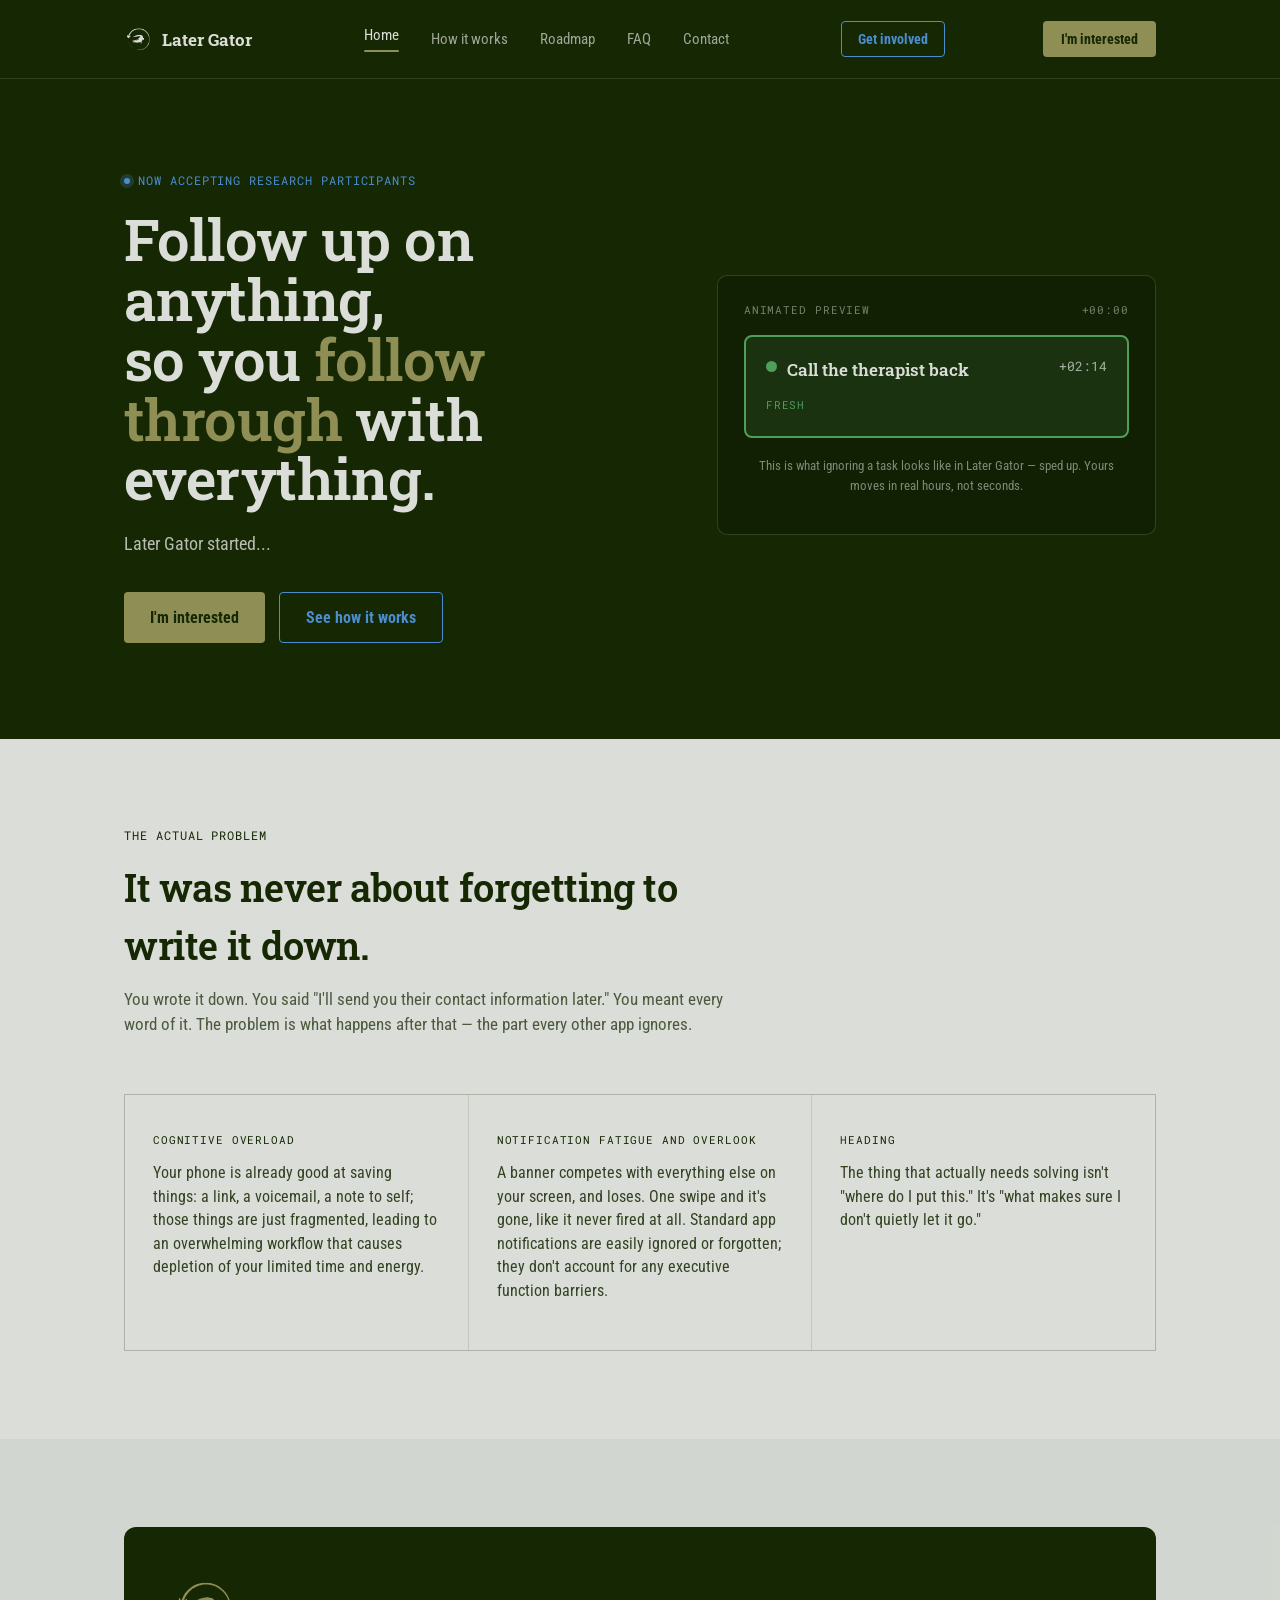
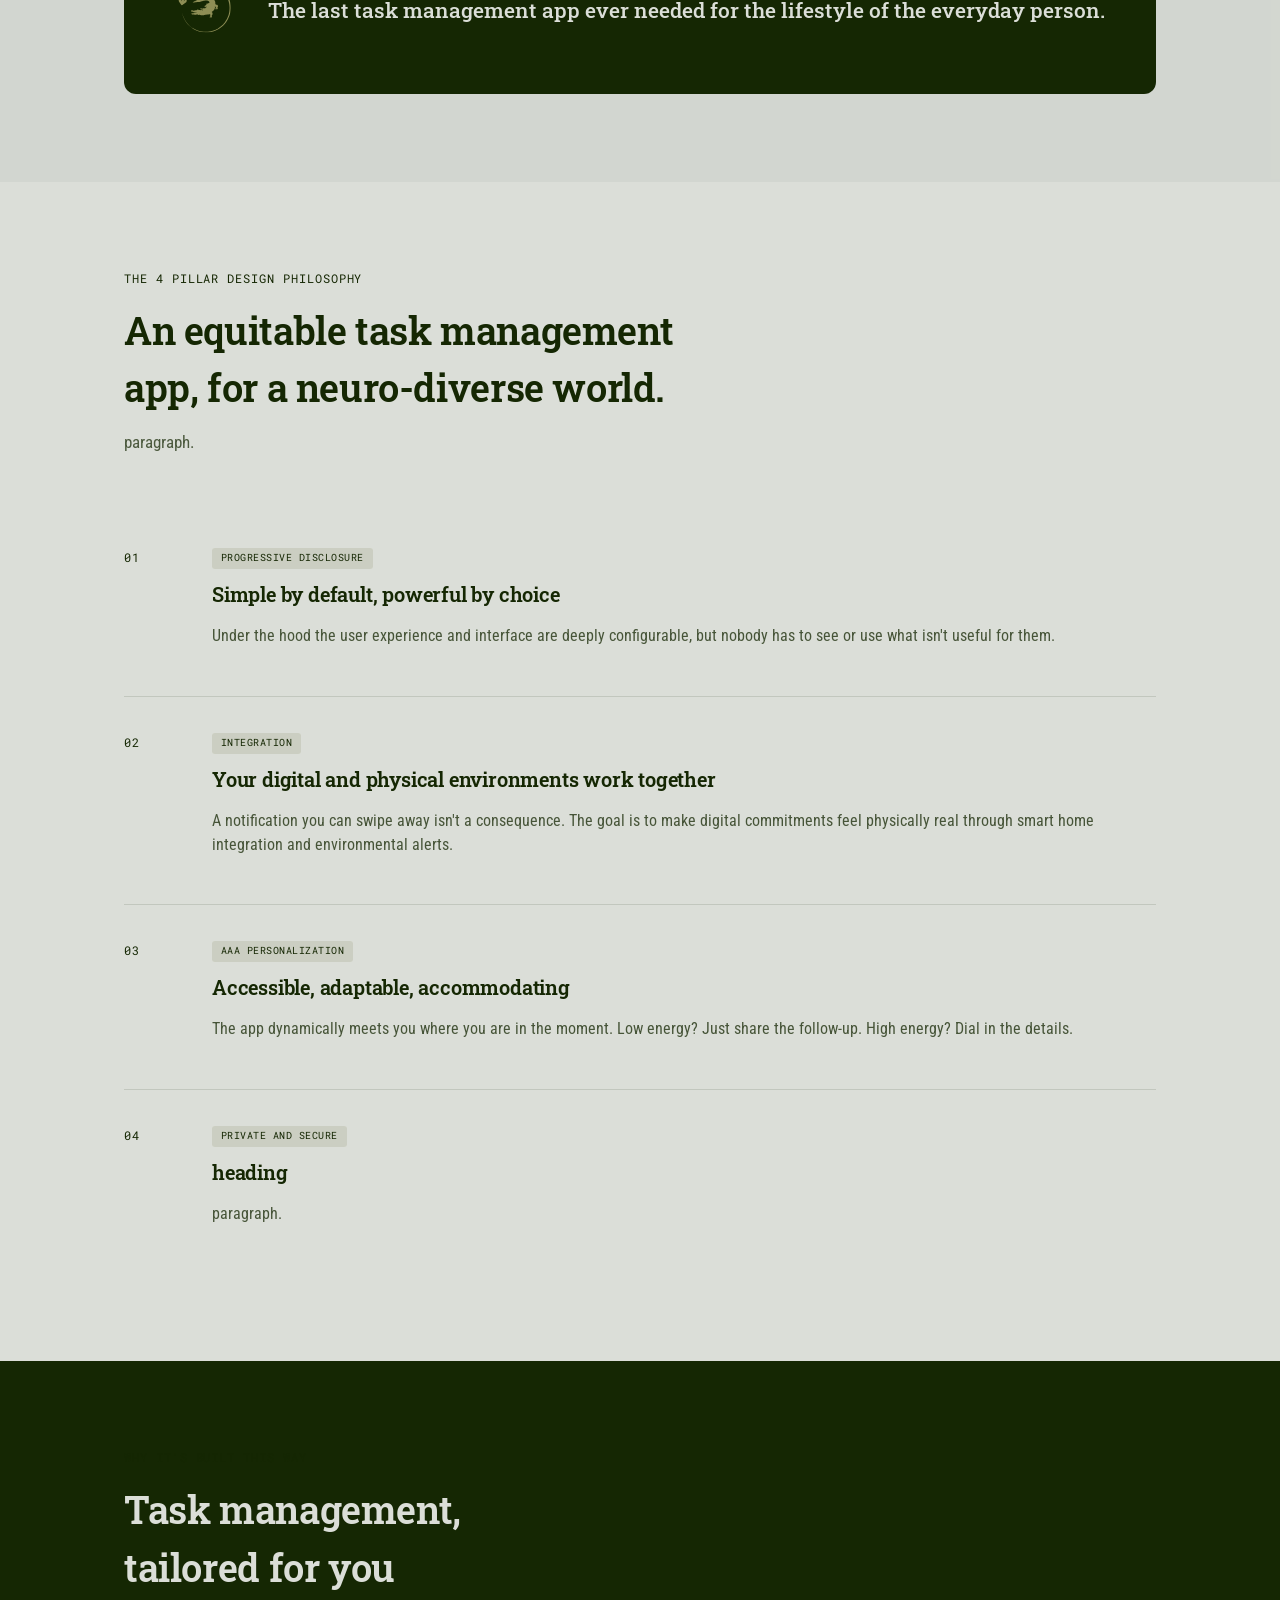
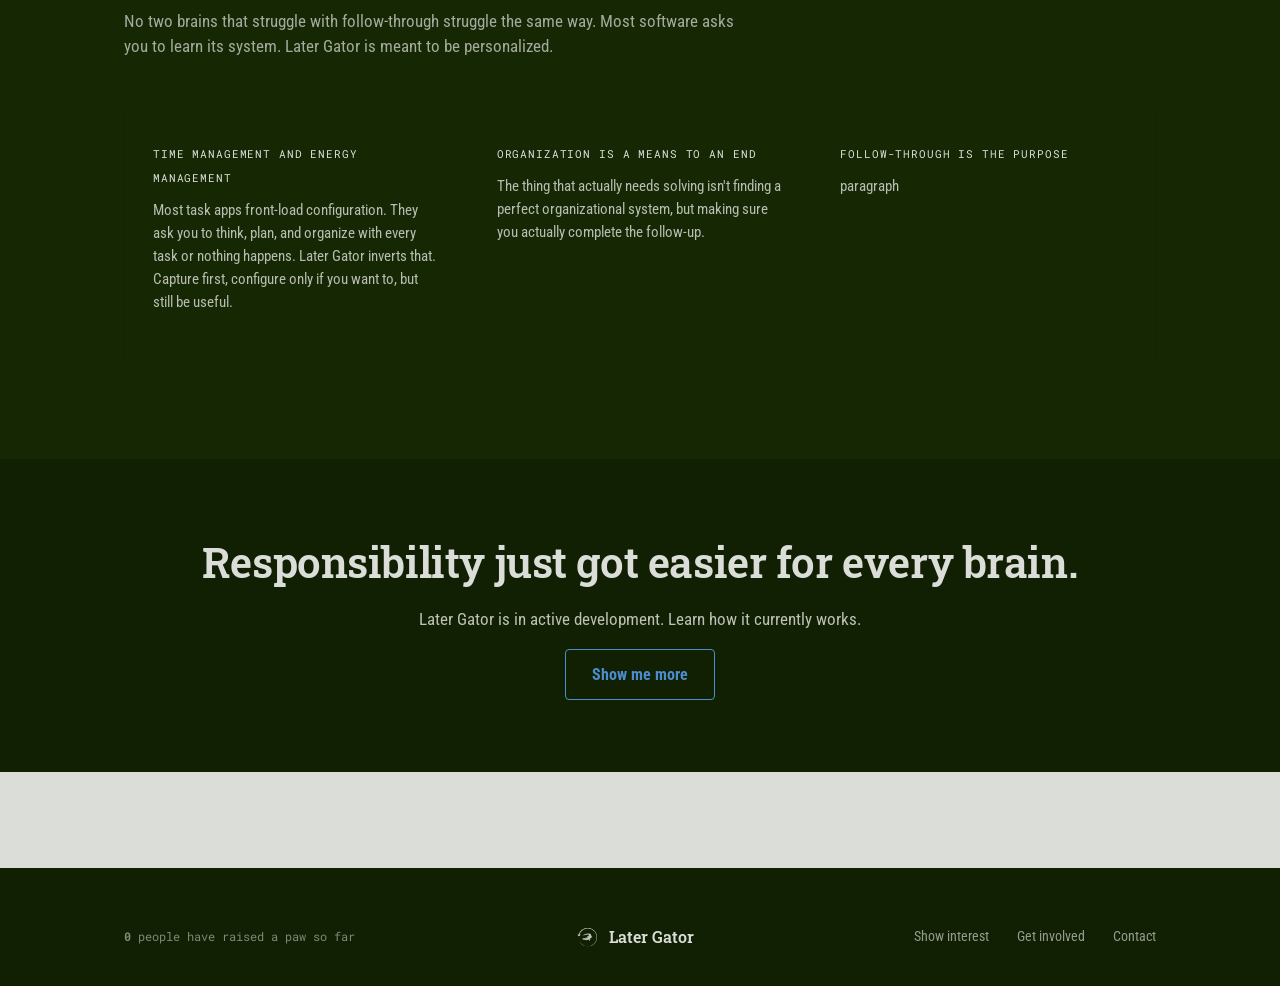
==== commit 55dbbf92: "Update generated HTML, styles, script, and logo assets Generated by build.py from src/ partials + pa" ====
--- a/index.html
+++ b/index.html
@@ -1,13 +1,19 @@
+<!-- GENERATED FILE — do not edit directly.
+     Source: src/partials/*.html + src/pages/page-index.html
+     Edit those, then run `python build.py` to regenerate this file. -->
 <!DOCTYPE html>
 <html lang="en">
 <head>
 <meta charset="UTF-8" />
 <meta name="viewport" content="width=device-width, initial-scale=1.0" />
-<title>Later Gator — It won't let you forget</title>
+<title>Later Gator — follow up on anything</title>
+<link rel="icon" href="favicon.ico" sizes="any">
+<link rel="icon" type="image/svg+xml" href="assets/favicon.svg">
+<link rel="apple-touch-icon" href="apple-touch-icon.png">
 <script src="matomo.js"></script>
 <link rel="preconnect" href="https://fonts.googleapis.com">
 <link rel="preconnect" href="https://fonts.gstatic.com" crossorigin>
-<link href="https://fonts.googleapis.com/css2?family=Fraunces:opsz,wght@9..144,400;9..144,500;9..144,600;9..144,700&family=Public+Sans:wght@400;500;600;700&family=Space+Mono:wght@400;700&display=swap" rel="stylesheet">
+<link href="https://fonts.googleapis.com/css2?family=Roboto+Slab:wght@400;500;600;700&family=Roboto+Condensed:wght@400;500;600;700&family=Roboto+Mono:wght@400;700&display=swap" rel="stylesheet">
 <link rel="stylesheet" href="styles.css">
 </head>
 <body>
@@ -25,7 +31,7 @@
       <li><button onclick="location.href='faq.html'" data-nav="faq">FAQ</button></li>
       <li><button onclick="location.href='contact.html'" data-nav="contact">Contact</button></li>
     </ul>
-    <button class="nav-cta-secondary" onclick="window.open('https://opnform.com/forms/42d0b6ec-af07-47de-8e13-5fca2ed67805', '_blank')">Get involved</button>
+    <button class="nav-cta-secondary" onclick="location.href='roadmap.html#get-involved'">Get involved</button>
     <button class="nav-cta" onclick="openInterest('Top nav')">I'm interested</button>
     <button class="mobile-toggle" onclick="toggleMobileMenu()" aria-expanded="false" aria-controls="mobileMenu" aria-label="Toggle menu">☰</button>
   </div>
@@ -35,7 +41,7 @@
     <button onclick="location.href='roadmap.html'">Roadmap</button>
     <button onclick="location.href='faq.html'">FAQ</button>
     <button onclick="location.href='contact.html'">Contact</button>
-    <button onclick="window.open('https://opnform.com/forms/42d0b6ec-af07-47de-8e13-5fca2ed67805', '_blank')">Get involved</button>
+    <button onclick="location.href='roadmap.html#get-involved'">Get involved</button>
   </div>
 </nav>
 
@@ -45,9 +51,9 @@
   <header class="hero">
     <div class="wrap hero-grid">
       <div>
-        <span class="eyebrow mono">Now accepting early testers</span>
-        <h1>You didn't forget.<br>Your <em>reminder</em> just wasn't loud enough.</h1>
-        <p class="lede">Later Gator started with one person who'd tried every app there was. None of them worked &mdash; not because she wasn't trying, but because her phone is a portal to distraction, not a tool for focus.</p>
+        <span class="eyebrow mono">Now accepting research participants</span>
+        <h1>Follow up on anything,<br>so you <em>follow through</em> with everything.</h1>
+        <p class="lede">Later Gator started...</p>
         <div class="hero-actions">
           <button class="btn-primary" onclick="openInterest('Hero primary')">I'm interested</button>
           <button class="btn-ghost" onclick="location.href='how.html'">See how it works</button>
@@ -55,7 +61,7 @@
       </div>
       <div class="heat-demo-wrap">
         <div class="heat-demo-label">
-          <span class="mono">Live preview</span>
+          <span class="mono">Animated preview</span>
           <span class="mono" id="demoClock">+00:00</span>
         </div>
         <div class="demo-card" id="demoCard">
@@ -78,19 +84,19 @@
       <div class="section-head">
         <span class="mono">The actual problem</span>
         <h2>It was never about forgetting to write it down.</h2>
-        <p>You wrote it down. You said "send me her name." You meant every word of it. The problem is what happens after that &mdash; the part every other app ignores.</p>
+        <p>You wrote it down. You said "I'll send you their contact information later." You meant every word of it. The problem is what happens after that &mdash; the part every other app ignores.</p>
       </div>
       <div class="problem-grid">
         <div class="problem-cell">
-          <span class="mono">Capture isn't the gap</span>
-          <p>You're already good at saving things &mdash; a link, a voicemail, a note to self. The graveyard isn't empty. It's just a graveyard.</p>
+          <span class="mono">Cognitive Overload</span>
+          <p>Your phone is already good at saving things: a link, a voicemail, a note to self; those things are just fragmented, leading to an overwhelming workflow that causes depletion of your limited time and energy.</p>
         </div>
         <div class="problem-cell">
-          <span class="mono">Reminders get swiped</span>
-          <p>A banner competes with everything else on your lock screen, and loses. One swipe and it's gone, like it never fired at all.</p>
+          <span class="mono">Notification Fatigue and Overlook</span>
+          <p>A banner competes with everything else on your screen, and loses. One swipe and it's gone, like it never fired at all. Standard app notifications are easily ignored or forgotten; they don't account for any executive function barriers.</p>
         </div>
         <div class="problem-cell">
-          <span class="mono">Follow-through is the job</span>
+          <span class="mono">Heading</span>
           <p>The thing that actually needs solving isn't "where do I put this." It's "what makes sure I don't quietly let it go."</p>
         </div>
       </div>
@@ -104,8 +110,7 @@
           <svg viewBox="0 0 375 375" data-gator-icon="olive" aria-hidden="true"></svg>
         </div>
         <div>
-          <p class="quote">"She doesn't need a reminder. She needs something that won't take no for an answer."</p>
-          <p class="attrib">My wife has ADHD. She's tried every app. None of them worked &mdash; not because she wasn't trying, but because her phone is a portal to distraction, not a tool for focus. Later Gator doesn't ask her to change. It meets her where she already is &mdash; a planner she loves, a sticky-note system that works for about a week, and a closet of abandoned apps that all assumed she'd build a habit around them instead of the other way around.</p>
+          <p class="quote">The last task management app ever needed for the lifestyle of the everyday person.</p>
         </div>
       </div>
     </div>
@@ -114,60 +119,68 @@
   <section class="section-light">
     <div class="wrap">
       <div class="section-head">
-        <span class="mono">The design philosophy</span>
-        <h2>Capture first. Configure only if you want to.</h2>
-        <p>Most task apps front-load the thinking &mdash; they ask you to plan before you've even committed to writing something down. Later Gator inverts that.</p>
+        <span class="mono">The 4 pillar design philosophy</span>
+        <h2>An equitable task management app, for a neuro-diverse world.</h2>
+        <p>paragraph.</p>
       </div>
 
       <div class="philosophy-layers">
         <div class="layer-row">
           <span class="layer-num mono">01</span>
           <div>
-            <span class="layer-tag">Zero configuration</span>
-            <h3>Just capture it</h3>
-            <p>Drop it in, Later Gator handles the rest. Heat-based escalation runs automatically from the moment something lands &mdash; no due date, no setup, no decisions required. This is the default for anyone who doesn't want to think about the system at all, they just want the thing remembered.</p>
+            <span class="layer-tag">Progressive disclosure</span>
+            <h3>Simple by default, powerful by choice</h3>
+            <p>Under the hood the user experience and interface are deeply configurable, but nobody has to see or use what isn't useful for them.</p>
           </div>
         </div>
         <div class="layer-row">
           <span class="layer-num mono">02</span>
           <div>
-            <span class="layer-tag">Minimal configuration</span>
-            <h3>Give it a nudge</h3>
-            <p>Want a little more control? Set a rough urgency &mdash; this week, today, someday &mdash; and the escalation timeline adjusts without forcing you to pick an exact date or time.</p>
+            <span class="layer-tag">Integration</span>
+            <h3>Your digital and physical environments work together</h3>
+            <p>A notification you can swipe away isn't a consequence. The goal is to make digital commitments feel physically real through smart home integration and environmental alerts.
+</p>
           </div>
         </div>
         <div class="layer-row">
           <span class="layer-num mono">03</span>
           <div>
-            <span class="layer-tag">Full configuration</span>
-            <h3>Set a real deadline</h3>
-            <p>For the things that actually have a due date, pin it to a specific time. Now the countdown runs toward that moment instead of just counting up from when you captured it.</p>
-          </div>
-        </div>
-      </div>
-      <p style="margin-top:32px; opacity:0.7; font-size:1.02rem; max-width:620px;">It also means the app meets you at your energy level. Low energy? Just share it. High energy? Dial it in.</p>
+            <span class="layer-tag">AAA personalization</span>
+            <h3>Accessible, adaptable, accommodating</h3>
+            <p>The app dynamically meets you where you are in the moment. Low energy? Just share the follow-up. High energy? Dial in the details.</p>
+          </div>
+        </div>
+        <div class="layer-row">
+          <span class="layer-num mono">04</span>
+          <div>
+            <span class="layer-tag">Private and secure</span>
+            <h3>heading</h3>
+            <p>paragraph.</p>
+          </div>
+        </div>      
+      </div>
     </div>
   </section>
 
   <section class="hero">
     <div class="wrap">
       <div class="section-head" style="margin-bottom:48px;">
-        <span class="mono" style="color:var(--signal-light);">Why it's built this way</span>
-        <h2 style="color:var(--parchment);">The app adapts to you. Not the other way around.</h2>
-        <p style="color:var(--parchment); opacity:0.78;">No two brains that struggle with follow-through struggle the same way. Most software asks you to learn its system. Later Gator is built to learn yours.</p>
+        <span class="mono text-parchment">Why it's built this way</span>
+        <h2 class="text-parchment">Task management,<br>tailored for you</h2>
+        <p class="text-parchment-dim">No two brains that struggle with follow-through struggle the same way. Most software asks you to learn its system. Later Gator is meant to be personalized.</p>
       </div>
       <div class="philosophy-pillars">
         <div class="pillar-cell">
-          <span class="mono">Meet, don't fix</span>
-          <p>The goal was never to make someone more organized. It's to make sure the things they already intended to do don't quietly disappear.</p>
+          <span class="mono">Time management AND energy management</span>
+          <p>Most task apps front-load configuration. They ask you to think, plan, and organize with every task or nothing happens. Later Gator inverts that. Capture first, configure only if you want to, but still be useful.</p>
         </div>
         <div class="pillar-cell">
-          <span class="mono">Progressive disclosure</span>
-          <p>Simple by default, powerful by choice. Under the hood it's a deeply configurable rules engine &mdash; but nobody has to see that unless they go looking for it.</p>
+          <span class="mono">Organization is a means to an end</span>
+          <p>The thing that actually needs solving isn't finding a perfect organizational system, but making sure you actually complete the follow-up.</p>
         </div>
         <div class="pillar-cell">
-          <span class="mono">Physical, not just digital</span>
-          <p>A notification you can swipe away isn't a consequence. The goal is to make a digital commitment feel as real as a note stuck to the fridge.</p>
+          <span class="mono">Follow-through is the purpose</span>
+          <p>paragraph</p>
         </div>
       </div>
     </div>
@@ -175,34 +188,29 @@
 
   <section class="cta-band">
     <div class="wrap">
-      <h2>Be one of the first to try it.</h2>
-      <p>Later Gator is in active development. Early testers get first access and a direct line to shape what gets built next.</p>
-      <button class="btn-primary" onclick="openInterest('Home bottom band')">I'm interested</button>
+      <h2>Responsibility just got easier for every brain.</h2>
+      <p>Later Gator is in active development. Learn how it currently works.</p>
+      <button class="btn-ghost" onclick="location.href='how.html'">Show me more</button>
     </div>
   </section>
 
 </div>
-
 
 <footer>
   <div class="wrap footer-inner">
+    <div>
+      <p class="interest-counter" id="footerCounter" aria-live="polite">Loading interest data…</p>
+    </div>
     <div>
       <div class="footer-brand">
         <svg viewBox="0 0 375 375" data-gator-icon="white" aria-hidden="true"></svg>
         Later Gator
       </div>
-      <p class="footer-note">A smoke-test prototype. Not yet available on the App Store.</p>
     </div>
     <div class="footer-links">
-      <button onclick="location.href='index.html'">Home</button>
-      <button onclick="location.href='how.html'">How it works</button>
-      <button onclick="location.href='roadmap.html'">Roadmap</button>
-      <button onclick="location.href='faq.html'">FAQ</button>
+      <button onclick="openInterest('Hero primary')">Show interest</button>
+      <button onclick="location.href='roadmap.html#get-involved'">Get involved</button>
       <button onclick="location.href='contact.html'">Contact</button>
-      <button onclick="window.open('https://opnform.com/forms/42d0b6ec-af07-47de-8e13-5fca2ed67805', '_blank')">Get involved</button>
-    </div>
-    <div>
-      <p class="interest-counter" id="footerCounter" aria-live="polite">Loading interest data…</p>
     </div>
   </div>
 </footer>
@@ -212,20 +220,20 @@
   <div class="modal-box">
     <button class="modal-close" onclick="closeInterest()" aria-label="Close">×</button>
     <div id="modalForm">
-      <span class="mono">Early access</span>
-      <h3 id="modalTitle">Want in when it's ready?</h3>
-      <p class="desc">Leave your email and we'll reach out personally &mdash; or just tap "Count me in" if you'd rather stay anonymous for now.</p>
+      <span class="mono">Show interest</span>
+      <h3 id="modalTitle">Want to be notified when it's ready?</h3>
+      <p class="desc">Leave your email and we'll reach out &mdash; or just tap "I'm interested" if you'd rather stay anonymous for now.</p>
       <label for="interestEmail" class="sr-only">Email address (optional)</label>
       <input type="email" id="interestEmail" placeholder="you@example.com (optional)" autocomplete="email">
       <div class="modal-actions">
         <button class="btn-primary" onclick="submitInterest()">Notify me</button>
-        <button class="modal-skip" onclick="submitInterest(true)">Count me in, skip email</button>
+        <button class="modal-skip" onclick="submitInterest(true)">I'm interested, skip email</button>
       </div>
     </div>
     <div class="modal-success" id="modalSuccess" style="display:none;">
       <svg viewBox="0 0 100 100" fill="none" xmlns="http://www.w3.org/2000/svg" aria-hidden="true">
-        <circle cx="50" cy="50" r="46" fill="#7A7A58"/>
-        <path d="M30 52l14 14 28-30" stroke="#1C2118" stroke-width="6" stroke-linecap="round" stroke-linejoin="round" fill="none"/>
+        <circle cx="50" cy="50" r="46" class="icon-fill-signal"/>
+        <path d="M30 52l14 14 28-30" class="icon-stroke-ink" stroke-width="6" stroke-linecap="round" stroke-linejoin="round" fill="none"/>
       </svg>
       <h3>You're on the list.</h3>
       <p>Thanks for the interest &mdash; we'll be in touch as soon as early access opens.</p>
--- a/styles.css
+++ b/styles.css
@@ -1,23 +1,19 @@
   :root {
-    --swamp: #1C2118;
-    --swamp-deep: #13160F;
-    --parchment: #F6F3EA;
-    --parchment-dim: #EEE9DA;
-    --ink: #23261D;
-    --signal: #7A7A58;
-    --signal-dim: #4A4A34;
-    --signal-light: #B8B68C;
-    --accent2: #587a7a;
-    --accent2-light: #8fb3b3;
+    --swamp: #152703;
+    --parchment: #DBDED8;
+    --signal-dark: #8E8E55;
+    --signal-light: #5C5C23;
+    --accent-dark: #4B8DCF;
+    --accent-light: #29649E;
     --heat-blue: #3B82C4;
     --heat-green: #4F9E5C;
     --heat-yellow: #D9A33D;
     --heat-orange: #D9722E;
     --heat-red: #C9453F;
     --heat-gray: #6B6B66;
-    --heat-black: #1C2118;
-    --line: rgba(247,242,231,0.14);
-    --line-dark: rgba(32,37,31,0.12);
+    --heat-black: #152703;
+    --line: rgba(219,222,216,0.14);
+    --line-dark: rgba(21,39,3,0.12);
     --radius: 4px;
   }
 
@@ -27,31 +23,48 @@
   body {
     margin: 0;
     background: var(--parchment);
-    color: var(--ink);
-    font-family: 'Public Sans', sans-serif;
+    color: var(--swamp);
+    font-family: 'Roboto Condensed', sans-serif;
     line-height: 1.5;
     -webkit-font-smoothing: antialiased;
   }
 
   h1, h2, h3, .display {
-    font-family: 'Fraunces', serif;
+    font-family: 'Roboto Slab', serif;
     font-weight: 600;
     letter-spacing: -0.01em;
     margin: 0;
   }
 
   .mono {
-    font-family: 'Space Mono', monospace;
+    font-family: 'Roboto Mono', monospace;
     text-transform: uppercase;
     letter-spacing: 0.08em;
   }
 
   a { color: inherit; }
 
+  /* Focus ring: pure black on light backgrounds, pure white on dark ones,
+     so it always has maximum contrast. Every focusable element in this site
+     currently sits on a light (parchment) background EXCEPT the nav and
+     other swamp-background regions, which override to white below. */
   :focus-visible {
-    outline: 3px solid var(--signal);
+    outline: 3px solid #000000;
     outline-offset: 2px;
     border-radius: 2px;
+  }
+  nav.topnav :focus-visible,
+  .mobile-menu :focus-visible,
+  .hero :focus-visible,
+  footer :focus-visible,
+  .origin-block :focus-visible,
+  .pillar-cell :focus-visible,
+  .cta-band :focus-visible,
+  .page-header :focus-visible,
+  .step-visual :focus-visible,
+  .feature-visual :focus-visible,
+  .heat-demo-wrap :focus-visible {
+    outline-color: #FFFFFF;
   }
 
   button { font-family: inherit; cursor: pointer; }
@@ -75,7 +88,7 @@
     padding: 0 24px;
   }
 
-  /* ---------- Nav ---------- */
+  /* ---------- Nav (dark background) ---------- */
   nav.topnav {
     position: sticky;
     top: 0;
@@ -102,7 +115,7 @@
     padding: 0;
     font-size: 1.05rem;
     font-weight: 700;
-    font-family: 'Fraunces', serif;
+    font-family: 'Roboto Slab', serif;
   }
   .brand svg { width: 28px; height: 28px; flex-shrink: 0; }
   .navlinks {
@@ -123,19 +136,19 @@
     border-radius: var(--radius);
     transition: opacity 0.15s, background 0.15s;
   }
-  .navlinks button:hover { opacity: 1; background: rgba(247,242,231,0.08); }
+  .navlinks button:hover { opacity: 1; background: rgba(219,222,216,0.08); }
   .navlinks button.current { opacity: 1; }
   .navlinks button.current::after {
     content: '';
     display: block;
     height: 2px;
-    background: var(--signal);
+    background: var(--signal-dark);
     margin-top: 6px;
     border-radius: 1px;
   }
   .nav-cta {
-    background: var(--signal);
-    color: var(--swamp-deep);
+    background: var(--signal-dark);
+    color: var(--swamp);
     font-weight: 700;
     padding: 10px 18px;
     border-radius: var(--radius);
@@ -144,20 +157,20 @@
     white-space: nowrap;
     transition: transform 0.15s, background 0.15s;
   }
-  .nav-cta:hover { background: #8F8F6C; transform: translateY(-1px); }
+  .nav-cta:hover { box-shadow: inset 0 0 0 1000px rgba(21,39,3,0.15); transform: translateY(-1px); }
 
   .nav-cta-secondary {
     background: transparent;
-    color: var(--parchment);
+    color: var(--accent-dark);
     font-weight: 700;
     padding: 9px 16px;
     border-radius: var(--radius);
-    border: 1px solid var(--line);
+    border: 1px solid var(--accent-dark);
     font-size: 0.88rem;
     white-space: nowrap;
     transition: border-color 0.15s, background 0.15s;
   }
-  .nav-cta-secondary:hover { border-color: rgba(247,242,231,0.4); background: rgba(247,242,231,0.06); }
+  .nav-cta-secondary:hover { background: rgba(75,141,207,0.12); }
 
   @media (max-width: 860px) {
     .nav-cta-secondary { display: none; }
@@ -196,9 +209,10 @@
   }
   .mobile-menu button:last-child { border-bottom: none; }
 
-  /* ---------- Footer ---------- */
+  /* ---------- Footer (dark background) ---------- */
   footer {
-    background: var(--swamp-deep);
+    background: var(--swamp);
+    box-shadow: inset 0 0 0 1000px rgba(0,0,0,0.18);
     color: var(--parchment);
     padding: 48px 0 28px;
     margin-top: 96px;
@@ -208,14 +222,14 @@
     justify-content: space-between;
     flex-wrap: wrap;
     gap: 24px;
-    align-items: flex-start;
-  }
-  .footer-brand { display: flex; align-items: center; gap: 10px; font-family: 'Fraunces', serif; font-weight: 600; }
+    align-items: center;
+  }
+  .footer-brand { display: flex; align-items: center; gap: 10px; font-family: 'Roboto Slab', serif; font-weight: 600; margin: 0; }
   .footer-brand svg { width: 24px; height: 24px; opacity: 0.85; }
-  .footer-links { display: flex; gap: 28px; flex-wrap: wrap; }
+  .footer-links { display: flex; gap: 28px; flex-wrap: wrap; align-items: center; }
   .footer-links button {
     background: none; border: none; color: var(--parchment); opacity: 0.65;
-    font-size: 0.9rem; padding: 0;
+    font-size: 0.9rem; padding: 0; line-height: 1;
   }
   .footer-links button:hover { opacity: 1; }
   .footer-note { opacity: 0.45; font-size: 0.78rem; margin-top: 32px; }
@@ -241,15 +255,15 @@
     display: inline-flex;
     align-items: center;
     gap: 8px;
-    color: var(--signal-light);
+    color: var(--accent-dark);
     font-size: 0.74rem;
     margin-bottom: 20px;
   }
   .eyebrow::before {
     content: '';
     width: 6px; height: 6px; border-radius: 50%;
-    background: var(--signal);
-    box-shadow: 0 0 0 4px rgba(122,122,88,0.22);
+    background: var(--accent-dark);
+    box-shadow: 0 0 0 4px rgba(75,141,207,0.22);
   }
   .hero h1 {
     font-size: clamp(2.4rem, 5vw, 3.6rem);
@@ -258,7 +272,7 @@
   }
   .hero h1 em {
     font-style: normal;
-    color: var(--signal);
+    color: var(--signal-dark);
   }
   .hero p.lede {
     font-size: 1.12rem;
@@ -272,9 +286,14 @@
     margin-top: 34px;
     flex-wrap: wrap;
   }
+
+  /* Primary button: filled, used for the main action in a given context.
+     Text color flips between swamp/parchment depending on which background
+     variant is active, since neither text color has acceptable contrast
+     against BOTH button fill colors (see audit notes in Branding kit). */
   .btn-primary {
-    background: var(--signal);
-    color: var(--swamp-deep);
+    background: var(--signal-dark);
+    color: var(--swamp);
     border: none;
     font-weight: 700;
     padding: 15px 26px;
@@ -282,21 +301,27 @@
     font-size: 0.98rem;
     transition: transform 0.15s, background 0.15s;
   }
-  .btn-primary:hover { background: #8F8F6C; transform: translateY(-1px); }
+  .btn-primary:hover { box-shadow: inset 0 0 0 1000px rgba(21,39,3,0.15); transform: translateY(-1px); }
+
+  /* Secondary button: outlined, transparent fill, accent-colored border/text.
+     Every current usage of .btn-ghost sits on a dark (swamp) background, so
+     it defaults to the dark-bg accent. */
   .btn-ghost {
     background: transparent;
-    border: 1px solid var(--line);
-    color: var(--parchment);
+    border: 1px solid var(--accent-dark);
+    color: var(--accent-dark);
     padding: 15px 26px;
     border-radius: var(--radius);
     font-size: 0.98rem;
+    font-weight: 700;
     transition: border-color 0.15s, background 0.15s;
   }
-  .btn-ghost:hover { border-color: rgba(247,242,231,0.4); background: rgba(247,242,231,0.05); }
-
-  /* Heat demo card — the signature element */
+  .btn-ghost:hover { background: rgba(75,141,207,0.12); }
+
+  /* Heat demo card — the signature element (dark background) */
   .heat-demo-wrap {
-    background: var(--swamp-deep);
+    background: var(--swamp);
+    box-shadow: inset 0 0 0 1000px rgba(0,0,0,0.18);
     border: 1px solid var(--line);
     border-radius: 10px;
     padding: 26px;
@@ -329,19 +354,19 @@
     margin-top: 4px;
   }
   .demo-title {
-    font-family: 'Fraunces', serif;
+    font-family: 'Roboto Slab', serif;
     font-weight: 600;
     font-size: 1.05rem;
     transition: color 1.1s ease;
   }
   .demo-timer {
-    font-family: 'Space Mono', monospace;
+    font-family: 'Roboto Mono', monospace;
     font-size: 0.82rem;
     transition: color 1.1s ease;
     white-space: nowrap;
   }
   .demo-status {
-    font-family: 'Space Mono', monospace;
+    font-family: 'Roboto Mono', monospace;
     font-size: 0.68rem;
     letter-spacing: 0.08em;
     text-transform: uppercase;
@@ -358,16 +383,16 @@
   /* ---------- shared section styles ---------- */
   section { padding: 88px 0; }
   .section-light { background: var(--parchment); }
-  .section-dim { background: var(--parchment-dim); }
+  .section-dim { background: var(--parchment); box-shadow: inset 0 0 0 1000px rgba(21,39,3,0.04); }
   .section-head {
     max-width: 620px;
     margin-bottom: 56px;
   }
-  .section-head .mono { color: var(--signal-dim); font-size: 0.74rem; margin-bottom: 14px; display: block; }
+  .section-head .mono { color: var(--swamp); font-size: 0.74rem; margin-bottom: 14px; display: block; }
   .section-head h2 { font-size: clamp(1.8rem, 3.4vw, 2.4rem); }
   .section-head p { margin-top: 14px; opacity: 0.72; font-size: 1.04rem; }
 
-  /* ---------- Problem strip ---------- */
+  /* ---------- Problem strip (light background) ---------- */
   .problem-grid {
     display: grid;
     grid-template-columns: repeat(3, 1fr);
@@ -380,7 +405,7 @@
     background: var(--parchment);
     padding: 32px 28px;
   }
-  .problem-cell .mono { font-size: 0.68rem; color: var(--signal-dim); }
+  .problem-cell .mono { font-size: 0.68rem; color: var(--swamp); }
   .problem-cell p { margin-top: 10px; font-size: 0.98rem; opacity: 0.85; }
 
   /* ---------- Feature rows ---------- */
@@ -398,7 +423,7 @@
     .feature-row, .feature-row:nth-child(even) .feature-visual { grid-template-columns: 1fr; order: 0; }
     .feature-row { grid-template-columns: 1fr; }
   }
-  .feature-tag { font-size: 0.7rem; color: var(--signal-dim); margin-bottom: 12px; display: block; }
+  .feature-tag { font-size: 0.7rem; color: var(--swamp); margin-bottom: 12px; display: block; }
   .feature-row h3 { font-size: 1.5rem; margin-bottom: 12px; }
   .feature-row p { opacity: 0.75; font-size: 1rem; }
   .feature-visual {
@@ -411,7 +436,7 @@
     justify-content: center;
   }
 
-  /* ---------- Quote / origin ---------- */
+  /* ---------- Quote / origin (dark background) ---------- */
   .origin-block {
     background: var(--swamp);
     color: var(--parchment);
@@ -425,7 +450,7 @@
   @media (max-width: 700px) { .origin-block { grid-template-columns: 1fr; padding: 32px; } }
   .origin-icon svg { width: 64px; height: 64px; }
   .origin-block p.quote {
-    font-family: 'Fraunces', serif;
+    font-family: 'Roboto Slab', serif;
     font-size: 1.3rem;
     font-weight: 500;
     line-height: 1.4;
@@ -451,23 +476,23 @@
   }
   .layer-row:last-child { border-bottom: none; }
   .layer-num {
-    font-family: 'Space Mono', monospace;
+    font-family: 'Roboto Mono', monospace;
     font-size: 0.78rem;
-    color: var(--signal-dim);
+    color: var(--swamp);
     padding-top: 4px;
   }
   .layer-row h3 { font-size: 1.25rem; margin-bottom: 8px; }
   .layer-row p { opacity: 0.75; font-size: 0.98rem; }
   .layer-row .layer-tag {
     display: inline-block;
-    font-family: 'Space Mono', monospace;
+    font-family: 'Roboto Mono', monospace;
     font-size: 0.62rem;
     text-transform: uppercase;
     letter-spacing: 0.05em;
     padding: 3px 9px;
     border-radius: 3px;
-    background: rgba(122,122,88,0.12);
-    color: var(--signal-dim);
+    background: rgba(92,92,35,0.12);
+    color: var(--swamp);
     margin-bottom: 10px;
   }
 
@@ -484,20 +509,20 @@
     color: var(--parchment);
     padding: 32px 28px;
   }
-  .pillar-cell .mono { font-size: 0.68rem; color: var(--signal-light); }
+  .pillar-cell .mono { font-size: 0.68rem; color: var(--parchment); }
   .pillar-cell p { margin-top: 10px; font-size: 0.96rem; opacity: 0.82; }
 
-  /* ---------- Final CTA band ---------- */
+  /* ---------- Final CTA band (dark background) ---------- */
   .cta-band {
-    background: var(--swamp-deep);
+    background: var(--swamp);
+    box-shadow: inset 0 0 0 1000px rgba(0,0,0,0.18);
     color: var(--parchment);
     text-align: center;
     padding: 72px 0;
   }
-  .cta-band h2 { font-size: clamp(1.8rem, 3.6vw, 2.6rem); color: var(--signal-light); }
+  .cta-band h2 { font-size: clamp(1.8rem, 3.6vw, 2.6rem); color: var(--parchment); }
   .cta-band p { margin-top: 14px; font-size: 1.05rem; opacity: 0.85; }
-  .cta-band .btn-primary { background: var(--signal); color: var(--swamp-deep); margin-top: 28px; }
-  .cta-band .btn-primary:hover { background: #8F8F6C; }
+  .cta-band .btn-primary { margin-top: 28px; }
 
   /* ================= HOW IT WORKS ================= */
   .page-header {
@@ -505,7 +530,7 @@
     color: var(--parchment);
     padding: 64px 0 56px;
   }
-  .page-header .mono { color: var(--signal-light); font-size: 0.74rem; margin-bottom: 14px; display: block; }
+  .page-header .mono { color: var(--parchment); font-size: 0.74rem; margin-bottom: 14px; display: block; }
   .page-header h1 { font-size: clamp(2rem, 4vw, 2.8rem); }
   .page-header p { margin-top: 16px; opacity: 0.78; max-width: 560px; font-size: 1.05rem; }
 
@@ -524,9 +549,9 @@
     .step-visual { grid-column: 1 / -1; order: 3; margin-top: 8px; }
   }
   .step-num {
-    font-family: 'Space Mono', monospace;
+    font-family: 'Roboto Mono', monospace;
     font-size: 0.85rem;
-    color: var(--signal-dim);
+    color: var(--swamp);
     padding-top: 4px;
   }
   .step-text h3 { font-size: 1.3rem; margin-bottom: 10px; }
@@ -561,12 +586,15 @@
     font-size: 0.86rem;
   }
   .esc-dot { width: 9px; height: 9px; border-radius: 50%; flex-shrink: 0; }
-  .esc-bar { flex: 1; height: 6px; border-radius: 3px; background: rgba(247,242,231,0.1); position: relative; overflow: hidden; }
+  .esc-bar { flex: 1; height: 6px; border-radius: 3px; background: rgba(219,222,216,0.1); position: relative; overflow: hidden; }
   .esc-bar span { position: absolute; inset: 0; border-radius: 3px; }
 
   /* ================= ROADMAP ================= */
 
-  /* Get Involved section */
+  /* Get Involved section — cards sit on a light (parchment) background, so
+     .involved-action uses the light-bg signal/accent pair directly (it has
+     its own class, separate from .btn-primary/.btn-ghost which are only
+     ever used on dark backgrounds elsewhere on the site). */
   .involved-grid {
     display: grid;
     grid-template-columns: repeat(3, 1fr);
@@ -583,17 +611,17 @@
     gap: 14px;
   }
   .involved-card .involved-num {
-    font-family: 'Space Mono', monospace;
+    font-family: 'Roboto Mono', monospace;
     font-size: 0.7rem;
-    color: var(--signal-dim);
+    color: var(--swamp);
   }
   .involved-card h3 { font-size: 1.15rem; }
   .involved-card p { font-size: 0.92rem; opacity: 0.75; flex-grow: 1; }
   .involved-card .involved-action {
     margin-top: 4px;
     align-self: flex-start;
-    background: var(--signal);
-    color: var(--swamp-deep);
+    background: var(--signal-light);
+    color: var(--parchment);
     border: none;
     font-weight: 700;
     padding: 11px 20px;
@@ -601,13 +629,13 @@
     font-size: 0.88rem;
     transition: background 0.15s;
   }
-  .involved-card .involved-action:hover { background: #8F8F6C; }
+  .involved-card .involved-action:hover { box-shadow: inset 0 0 0 1000px rgba(255,255,255,0.08); }
   .involved-card .involved-action.secondary {
     background: transparent;
-    border: 1px solid var(--line-dark);
-    color: var(--ink);
-  }
-  .involved-card .involved-action.secondary:hover { background: var(--parchment-dim); }
+    border: 1px solid var(--accent-light);
+    color: var(--accent-light);
+  }
+  .involved-card .involved-action.secondary:hover { background: rgba(41,100,158,0.1); }
 
   /* Status tier sections */
   .tier-section { margin-bottom: 64px; }
@@ -626,12 +654,12 @@
   .theme-group:last-child { margin-bottom: 0; }
   .theme-label {
     font-size: 0.68rem;
-    color: var(--signal-dim);
+    color: var(--swamp);
     margin-bottom: 14px;
     display: block;
   }
 
-  /* Feature card with info-icon expand + 4-way vote */
+  /* Feature card with info-icon expand + 4-way vote (light background) */
   .feature-card {
     border: 1px solid var(--line-dark);
     border-radius: 10px;
@@ -655,27 +683,27 @@
     text-align: left;
     cursor: pointer;
     padding: 0;
-    font-family: 'Fraunces', serif;
+    font-family: 'Roboto Slab', serif;
     font-weight: 600;
     font-size: 1rem;
-    color: var(--ink);
-  }
-  .feature-card-title:hover { color: var(--signal-dim); }
+    color: var(--swamp);
+  }
+  .feature-card-title:hover { color: var(--swamp); }
   .info-icon {
     flex-shrink: 0;
     width: 18px;
     height: 18px;
     border-radius: 50%;
-    border: 1.5px solid var(--signal-dim);
-    color: var(--signal-dim);
-    font-family: 'Space Mono', monospace;
+    border: 1.5px solid var(--swamp);
+    color: var(--swamp);
+    font-family: 'Roboto Mono', monospace;
     font-size: 0.66rem;
     display: flex;
     align-items: center;
     justify-content: center;
     transition: background 0.15s, color 0.15s;
   }
-  .feature-card.open .info-icon { background: var(--signal-dim); color: var(--parchment); }
+  .feature-card.open .info-icon { background: var(--swamp); color: var(--parchment); }
   .feature-card-desc {
     max-height: 0;
     overflow: hidden;
@@ -701,7 +729,7 @@
     border-right: 1px solid var(--line-dark);
     padding: 11px 6px;
     font-size: 0.74rem;
-    color: var(--ink);
+    color: var(--swamp);
     opacity: 0.55;
     display: flex;
     flex-direction: column;
@@ -712,14 +740,15 @@
   .vote-seg-btn:last-child { border-right: none; }
   .vote-seg-btn .vote-seg-icon { font-size: 0.95rem; }
   .vote-seg-btn .vote-seg-count {
-    font-family: 'Space Mono', monospace;
+    font-family: 'Roboto Mono', monospace;
     font-size: 0.62rem;
     opacity: 0.6;
   }
-  .vote-seg-btn:hover { background: var(--parchment-dim); opacity: 0.85; }
+  .vote-seg-btn:hover { background: var(--parchment); box-shadow: inset 0 0 0 1000px rgba(21,39,3,0.04); opacity: 0.85; }
   .vote-seg-btn.selected {
     opacity: 1;
-    background: rgba(122,122,88,0.14);
+    background: rgba(41,100,158,0.14);
+    color: var(--swamp);
   }
   .vote-seg-btn.selected.love { background: rgba(201,69,63,0.14); color: #a0382f; }
   .vote-seg-btn.selected.like { background: rgba(79,158,92,0.16); color: #3a7344; }
@@ -746,17 +775,18 @@
     border-top: 1px solid var(--line-dark);
   }
   .contact-fact:first-of-type { border-top: none; }
-  .contact-fact .mono { font-size: 0.68rem; color: var(--signal-dim); min-width: 110px; padding-top: 2px; }
+  .contact-fact .mono { font-size: 0.68rem; color: var(--swamp); min-width: 110px; padding-top: 2px; }
   .contact-fact p { margin: 0; opacity: 0.85; font-size: 0.94rem; }
 
   .embed-slot {
-    border: 1.5px dashed rgba(32,37,31,0.28);
+    border: 1.5px dashed rgba(21,39,3,0.28);
     border-radius: 10px;
-    background: var(--parchment-dim);
+    background: var(--parchment);
+    box-shadow: inset 0 0 0 1000px rgba(21,39,3,0.04);
     padding: 40px 28px;
     text-align: center;
   }
-  .embed-slot .mono { font-size: 0.7rem; color: var(--signal-dim); display: block; margin-bottom: 10px; }
+  .embed-slot .mono { font-size: 0.7rem; color: var(--swamp); display: block; margin-bottom: 10px; }
   .embed-slot p { opacity: 0.6; font-size: 0.88rem; max-width: 420px; margin: 0 auto; }
   .embed-slot code {
     display: block;
@@ -765,7 +795,7 @@
     color: var(--parchment);
     padding: 14px 16px;
     border-radius: 6px;
-    font-family: 'Space Mono', monospace;
+    font-family: 'Roboto Mono', monospace;
     font-size: 0.78rem;
     text-align: left;
     overflow-x: auto;
@@ -777,7 +807,7 @@
     border-top: 1px solid var(--line-dark);
     padding-top: 24px;
   }
-  .quick-interest p.mono { font-size: 0.7rem; color: var(--signal-dim); margin-bottom: 12px; }
+  .quick-interest p.mono { font-size: 0.7rem; color: var(--swamp); margin-bottom: 12px; }
 
   /* ================= FAQ ================= */
   .faq-list {
@@ -800,12 +830,12 @@
     text-align: left;
     padding: 22px 4px;
     cursor: pointer;
-    font-family: 'Fraunces', serif;
+    font-family: 'Roboto Slab', serif;
     font-weight: 600;
     font-size: 1.08rem;
-    color: var(--ink);
-  }
-  .faq-question:hover { color: var(--signal-dim); }
+    color: var(--swamp);
+  }
+  .faq-question:hover { color: var(--swamp); }
   .faq-question-label {
     display: flex;
     flex-direction: column;
@@ -821,7 +851,7 @@
   .faq-icon::before, .faq-icon::after {
     content: '';
     position: absolute;
-    background: var(--signal-dim);
+    background: var(--swamp);
     transition: transform 0.2s ease;
   }
   .faq-icon::before {
@@ -849,25 +879,25 @@
   .faq-answer-inner p + p { margin-top: 12px; }
   .faq-tag {
     display: inline-block;
-    font-family: 'Space Mono', monospace;
+    font-family: 'Roboto Mono', monospace;
     font-size: 0.62rem;
     text-transform: uppercase;
     letter-spacing: 0.06em;
     padding: 3px 8px;
     border-radius: 3px;
-    background: rgba(122,122,88,0.12);
-    color: var(--signal-dim);
+    background: rgba(92,92,35,0.12);
+    color: var(--swamp);
   }
   .faq-tag.undecided {
     background: rgba(217,114,46,0.12);
     color: #a0541e;
   }
 
-  /* ================= Interest Modal ================= */
+  /* ================= Interest Modal (light background) ================= */
   .modal-overlay {
     position: fixed;
     inset: 0;
-    background: rgba(16,25,22,0.6);
+    background: rgba(21,39,3,0.6);
     display: none;
     align-items: center;
     justify-content: center;
@@ -894,7 +924,7 @@
     padding: 6px;
   }
   .modal-close:hover { opacity: 1; }
-  .modal-box .mono { font-size: 0.7rem; color: var(--signal-dim); display: block; margin-bottom: 10px; }
+  .modal-box .mono { font-size: 0.7rem; color: var(--swamp); display: block; margin-bottom: 10px; }
   .modal-box h3 { font-size: 1.4rem; margin-bottom: 10px; }
   .modal-box p.desc { opacity: 0.7; font-size: 0.94rem; margin-bottom: 22px; }
   .modal-box input[type="email"] {
@@ -907,7 +937,7 @@
     background: white;
     margin-bottom: 14px;
   }
-  .modal-box input[type="email"]:focus { border-color: var(--signal); }
+  .modal-box input[type="email"]:focus { border-color: var(--accent-light); }
   .modal-actions { display: flex; gap: 10px; flex-wrap: wrap; }
   .modal-skip {
     background: none;
@@ -926,13 +956,13 @@
   .modal-success h3 { margin-bottom: 8px; }
   .modal-success p { opacity: 0.7; font-size: 0.92rem; }
 
-  /* live counter badge, shown in footer */
+  /* live counter badge, shown in footer (dark background) */
   .interest-counter {
-    font-family: 'Space Mono', monospace;
+    font-family: 'Roboto Mono', monospace;
     font-size: 0.74rem;
     opacity: 0.55;
   }
-  .interest-counter strong { color: var(--signal-light); opacity: 1; }
+  .interest-counter strong { color: var(--parchment); opacity: 1; }
 
   .sr-only {
     position: absolute;
@@ -940,3 +970,16 @@
     overflow: hidden;
     clip: rect(0 0 0 0);
   }
+
+  /* ---------- Color utility classes (no inline hex/var color values in HTML) ---------- */
+  .icon-fill-signal { fill: var(--signal-dark); }
+  .icon-stroke-ink { stroke: var(--swamp); }
+  .icon-fill-parchment { fill: var(--parchment); }
+  .icon-fill-parchment-faint { fill: var(--parchment); fill-opacity: 0.08; }
+  .icon-fill-parchment-soft { fill: var(--parchment); fill-opacity: 0.3; }
+  .icon-stroke-parchment-soft { stroke: var(--parchment); stroke-opacity: 0.3; }
+  .icon-stroke-parchment-mid { stroke: var(--parchment); stroke-opacity: 0.4; }
+
+  .text-parchment { color: var(--parchment); }
+  .text-parchment-faint { color: var(--parchment); opacity: 0.5; }
+  .text-parchment-dim { color: var(--parchment); opacity: 0.78; }
